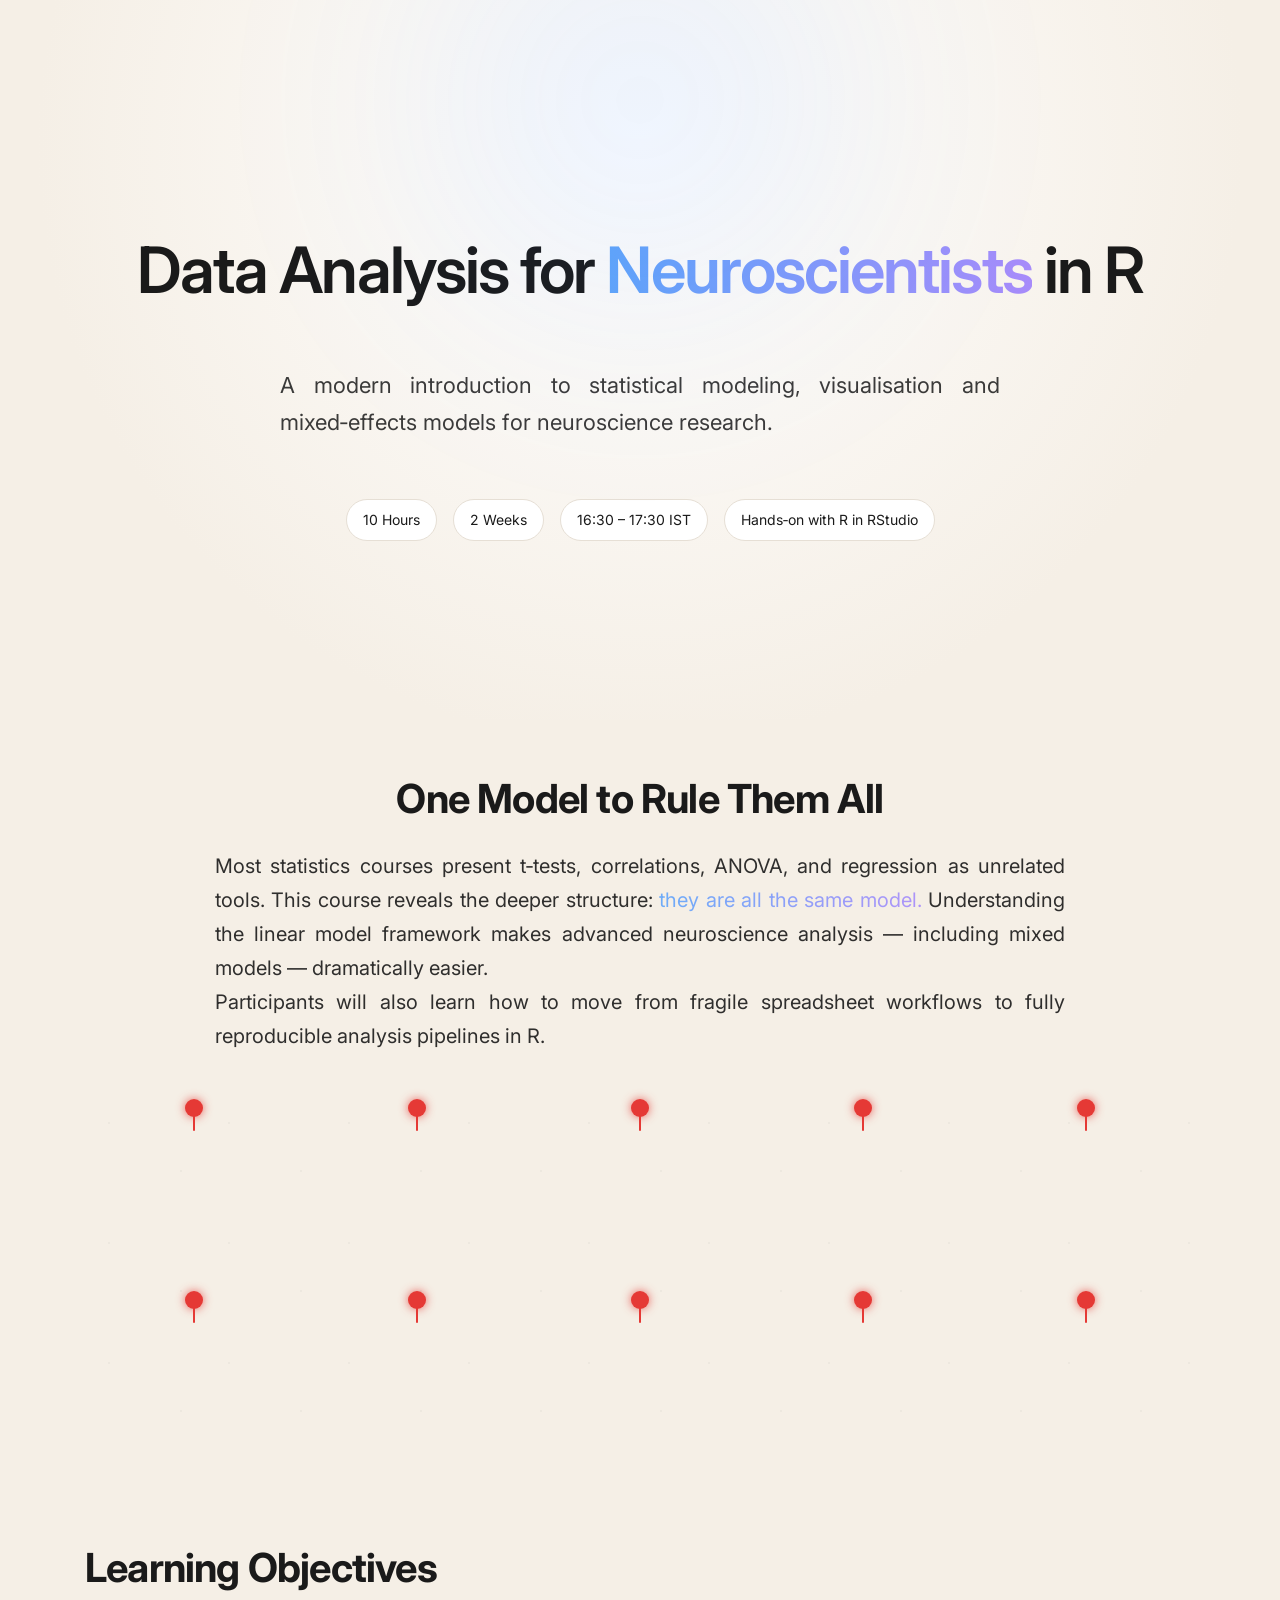
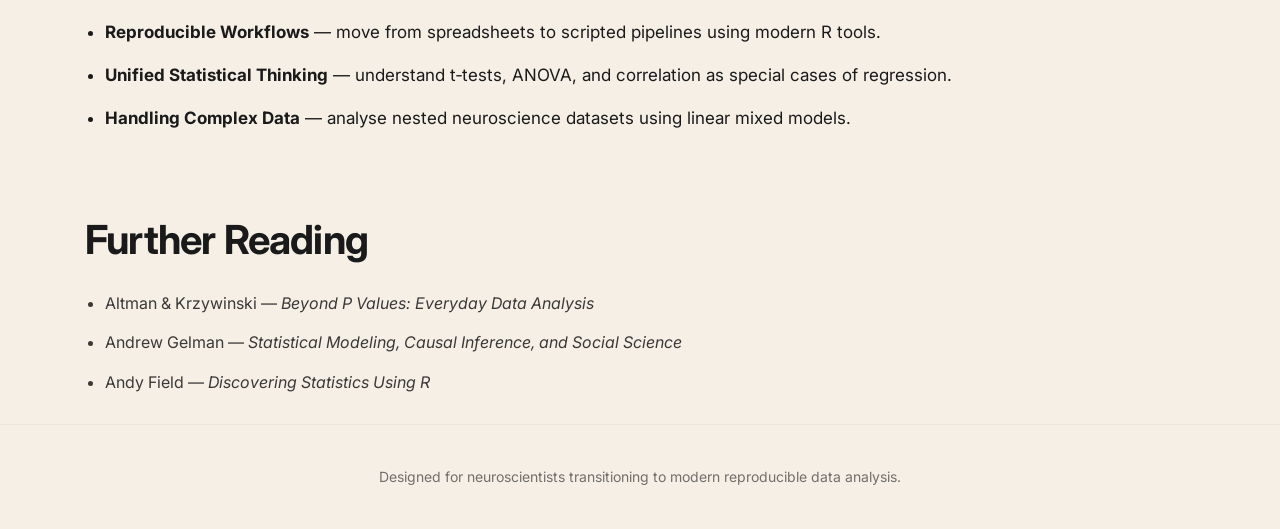
==== index.html @ 5f65f004 "Update index.html" ====
<!DOCTYPE html>
<html lang="en">
<head>
<meta charset="UTF-8" />
<meta name="viewport" content="width=device-width, initial-scale=1.0" />
<title>Data Analysis for Neuroscientists in R</title>
<link href="https://fonts.googleapis.com/css2?family=Inter:wght@300;400;500;600;700&display=swap" rel="stylesheet">

<style>
*{box-sizing:border-box}

body{
margin:0;
font-family:'Inter',system-ui,-apple-system,BlinkMacSystemFont,sans-serif;
background:#f5efe6;
color:#1a1a1a;
line-height:1.7;
-webkit-font-smoothing:antialiased;
overflow-x:hidden;
}

p{text-align:justify}

section{
padding:12px 20px;
max-width:1150px;
margin:auto;
}

/* HERO */
.hero{
min-height:80vh;
display:flex;
flex-direction:column;
justify-content:center;
align-items:center;
text-align:center;
padding:40px;
background:radial-gradient(circle at 50% 20%,#ffffff 0%,#f5efe6 70%);
position:relative;
}

.hero::after{
content:"";
position:absolute;
width:600px;
height:600px;
background:radial-gradient(circle,#3b82f6 0%,transparent 70%);
opacity:.15;
filter:blur(120px);
top:-200px;
}

.hero h1{font-size:64px;font-weight:600;letter-spacing:-0.03em;margin-bottom:20px}
.hero p{font-size:22px;max-width:720px;opacity:.85}

.badges{margin-top:30px}
.badge{display:inline-block;padding:8px 16px;margin:6px;border-radius:999px;background:#ffffff;border:1px solid #e6dfd5;font-size:14px}

h2{font-size:40px;letter-spacing:-0.02em;margin-bottom:16px}

.lead{font-size:20px;opacity:.9;max-width:850px;margin:auto}

.philosophy{text-align:center}

.highlight{background:linear-gradient(90deg,#60a5fa,#a78bfa);-webkit-background-clip:text;color:transparent}

/* ROUTE MAP */
.route-container{
margin-top:22px;
position:relative;
background-image:radial-gradient(circle at 20% 20%,rgba(0,0,0,0.03) 1px,transparent 1px),radial-gradient(circle at 80% 60%,rgba(0,0,0,0.03) 1px,transparent 1px);
background-size:120px 120px;
}

.route-grid{
margin-top:4px;
display:grid;
grid-template-columns:repeat(5,1fr);
gap:6px;
position:relative;
}



100%{opacity:0;transform:scale(.6)}}

.pin{text-align:center;position:relative;cursor:pointer}

.pin-icon{
width:18px;height:18px;background:#e53935;border-radius:50%;margin:auto;
position:relative;box-shadow:0 0 10px rgba(229,57,53,.8);transition:.25s;
}

.pin.visited .pin-icon{animation:pinGlow 1s ease-out;transform:translateY(-4px)}

@keyframes pinGlow{0%{box-shadow:0 0 0 rgba(229,57,53,0)}50%{box-shadow:0 0 18px rgba(229,57,53,1)}100%{box-shadow:0 0 10px rgba(229,57,53,.8)}}

.pin-icon::after{
content:"";position:absolute;left:50%;top:16px;transform:translateX(-50%);
width:2px;height:16px;background:#e53935;border-radius:2px;
}

.pin-label{
margin-top:18px;
background:#ffffff;
border:1px solid #e6dfd5;
padding:12px 16px;
border-radius:14px;
width:170px;
min-height:150px;

display:flex;
flex-direction:column;
justify-content:center;
align-items:center;

box-shadow:0 6px 16px rgba(0,0,0,.08);

opacity:0;
transform:translateY(10px);
transition:.25s;
pointer-events:none;
}

.pin-label h3{
font-size:16px;
margin:0;
line-height:1.2;
}

.pin-label p{
font-size:13px;
opacity:.8;
text-align:center;
margin-top:4px;
line-height:1.3;

display:-webkit-box;
-webkit-line-clamp:2;
-webkit-box-orient:vertical;
overflow:hidden;
}

display:-webkit-box;
-webkit-line-clamp:2;
-webkit-box-orient:vertical;
overflow:hidden;
}

.pin:hover .pin-label{opacity:1;transform:translateY(0)}
.pin.active .pin-label{opacity:1;transform:translateY(0)}

/* OBJECTIVES */
.objectives ul{padding-left:20px}
.objectives li{margin-bottom:14px;font-size:17px;text-align:justify}

/* RESOURCES */
.resources ul{padding-left:20px}
.resources li{margin-bottom:12px;opacity:.85;text-align:justify}

.footer{text-align:center;padding:40px 20px;opacity:.6;font-size:14px;border-top:1px solid #e6dfd5}



100%{opacity:0;transform:translateY(-10px)}}

</style>
</head>

<body>

<div class="hero">

<h1>Data Analysis for <span class="highlight">Neuroscientists</span> in R</h1>

<p>
A modern introduction to statistical modeling, visualisation and mixed‑effects models for neuroscience research.
</p>

<div class="badges">
<span class="badge">10 Hours</span>
<span class="badge">2 Weeks</span>
<span class="badge">16:30 – 17:30 IST</span>
<span class="badge">Hands‑on with R in RStudio</span>
</div>

</div>

<section class="philosophy">

<h2>One Model to Rule Them All</h2>

<p class="lead">
Most statistics courses present t‑tests, correlations, ANOVA, and regression as unrelated tools. This course reveals the deeper structure: <span class="highlight">they are all the same model.</span> Understanding the linear model framework makes advanced neuroscience analysis — including mixed models — dramatically easier.
</p>

<p class="lead">
Participants will also learn how to move from fragile spreadsheet workflows to fully reproducible analysis pipelines in R.
</p>

</section>

<section>



<div class="route-container">






<div class="route-grid">

<div class="pin" onmouseenter="activatePin(this)">
<div class="pin-icon"></div>
<div class="pin-label">
<h3>Day 1</h3>
<p>The R Multiverse</p>
</div>
</div>

<div class="pin" onmouseenter="activatePin(this)">
<div class="pin-icon"></div>
<div class="pin-label">
<h3>Day 2</h3>
<p>The Mean as a Model</p>
</div>
</div>

<div class="pin" onmouseenter="activatePin(this)">
<div class="pin-icon"></div>
<div class="pin-label">
<h3>Day 3</h3>
<p>Simple Regression</p>
</div>
</div>

<div class="pin" onmouseenter="activatePin(this)">
<div class="pin-icon"></div>
<div class="pin-label">
<h3>Day 4</h3>
<p>Everything is a GLM</p>
</div>
</div>

<div class="pin" onmouseenter="activatePin(this)">
<div class="pin-icon"></div>
<div class="pin-label">
<h3>Day 5</h3>
<p>ANOVA as Regression</p>
</div>
</div>

<div class="pin" onmouseenter="activatePin(this)">
<div class="pin-icon"></div>
<div class="pin-label">
<h3>Day 6</h3>
<p>Effect Sizes</p>
</div>
</div>

<div class="pin" onmouseenter="activatePin(this)">
<div class="pin-icon"></div>
<div class="pin-label">
<h3>Day 7</h3>
<p>Covariates (ANCOVA)</p>
</div>
</div>

<div class="pin" onmouseenter="activatePin(this)">
<div class="pin-icon"></div>
<div class="pin-label">
<h3>Day 8</h3>
<p>Robust Statistics</p>
</div>
</div>

<div class="pin" onmouseenter="activatePin(this)">
<div class="pin-icon"></div>
<div class="pin-label">
<h3>Day 9</h3>
<p>Linear Mixed Models I</p>
</div>
</div>

<div class="pin" onmouseenter="activatePin(this)">
<div class="pin-icon"></div>
<div class="pin-label">
<h3>Day 10</h3>
<p>Linear Mixed Models II</p>
</div>
</div>

</div>

</div>

</section>

<section class="objectives">

<h2>Learning Objectives</h2>

<ul>
<li><strong>Reproducible Workflows</strong> — move from spreadsheets to scripted pipelines using modern R tools.</li>
<li><strong>Unified Statistical Thinking</strong> — understand t‑tests, ANOVA, and correlation as special cases of regression.</li>
<li><strong>Handling Complex Data</strong> — analyse nested neuroscience datasets using linear mixed models.</li>
</ul>

</section>



<section class="resources">

<h2>Further Reading</h2>

<ul>
<li>Altman & Krzywinski — <em>Beyond P Values: Everyday Data Analysis</em></li>
<li>Andrew Gelman — <em>Statistical Modeling, Causal Inference, and Social Science</em></li>
<li>Andy Field — <em>Discovering Statistics Using R</em></li>
</ul>

</section>

<div class="footer">
Designed for neuroscientists transitioning to modern reproducible data analysis.
</div>

<script>
function activatePin(el){el.classList.add('active')}

const pins=[...document.querySelectorAll('.pin')]

pins.forEach(p=>{
  p.addEventListener('mouseenter',()=>{
    p.classList.add('active','visited')
  })
})

window.addEventListener('scroll',()=>{
const y=window.scrollY
const hero=document.querySelector('.hero')
hero.style.transform=`translateY(${y*0.08}px)`
})

</script>

</body>
</html>
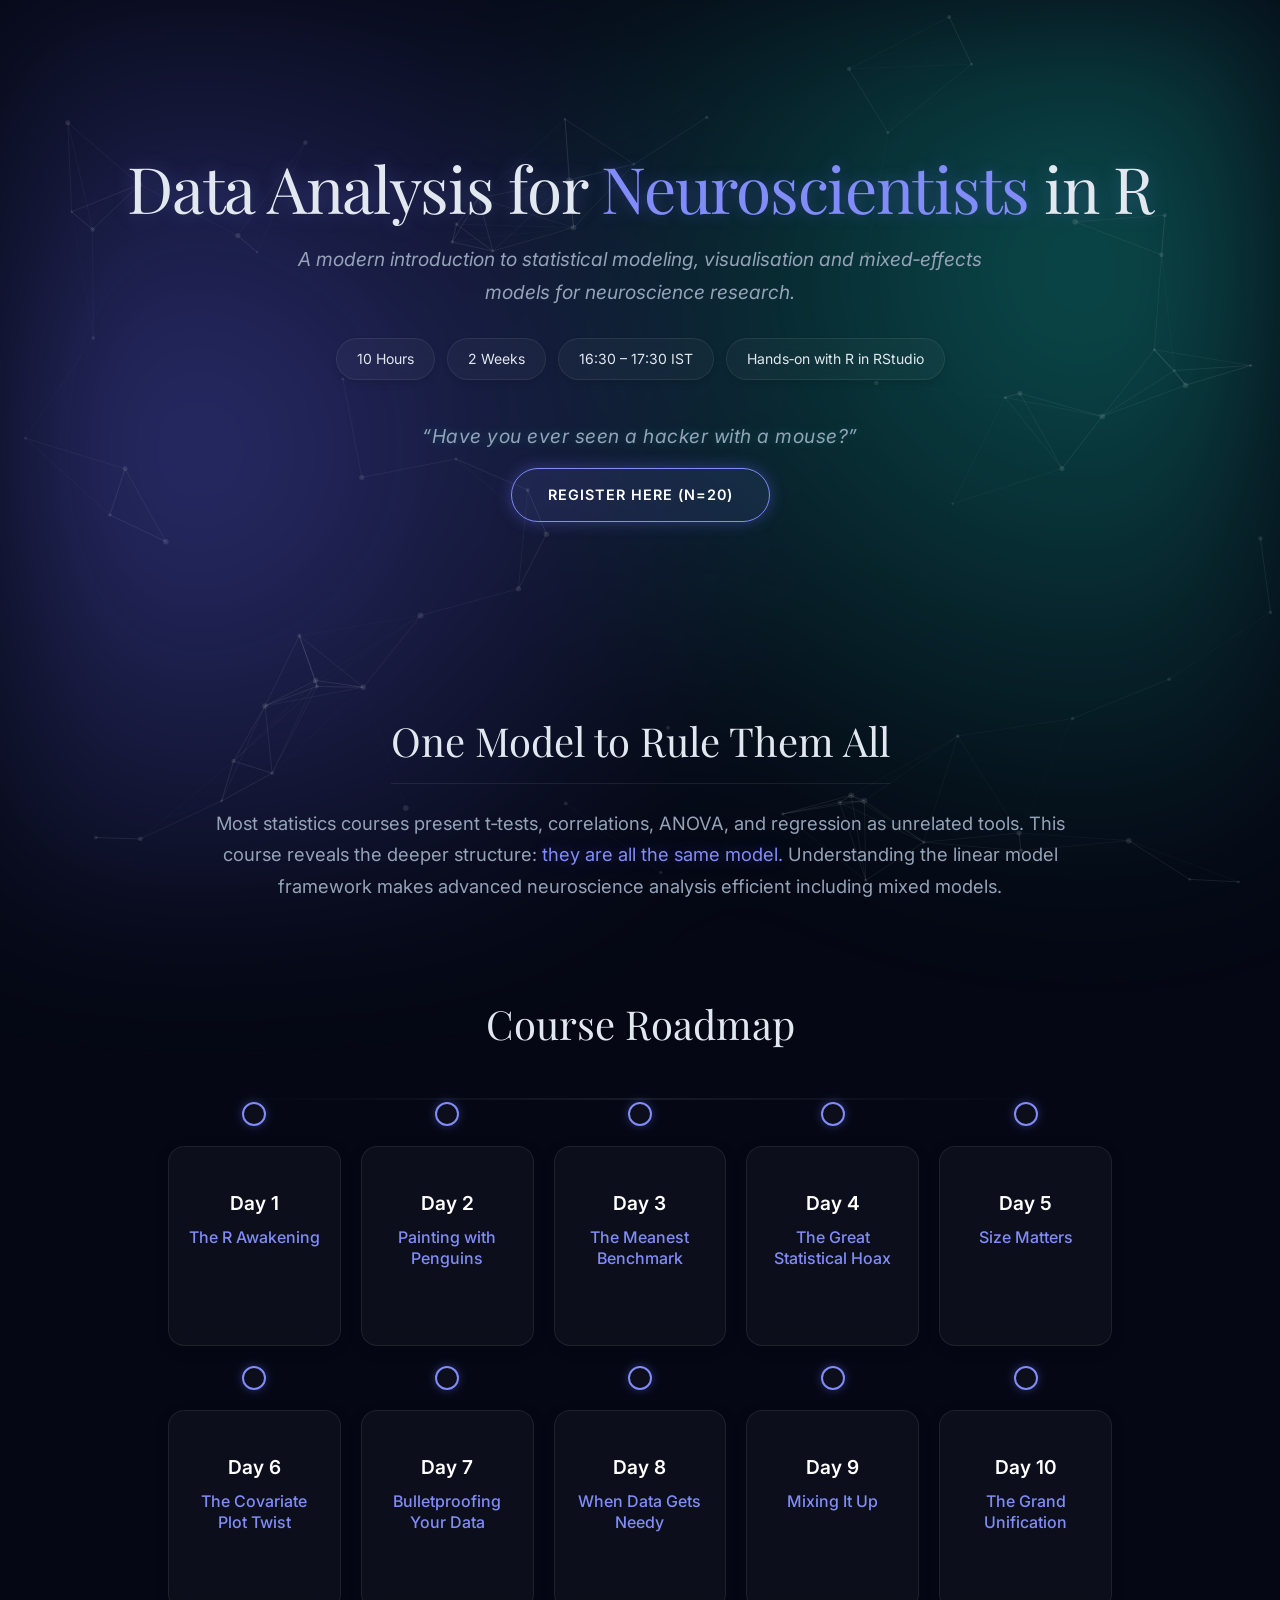
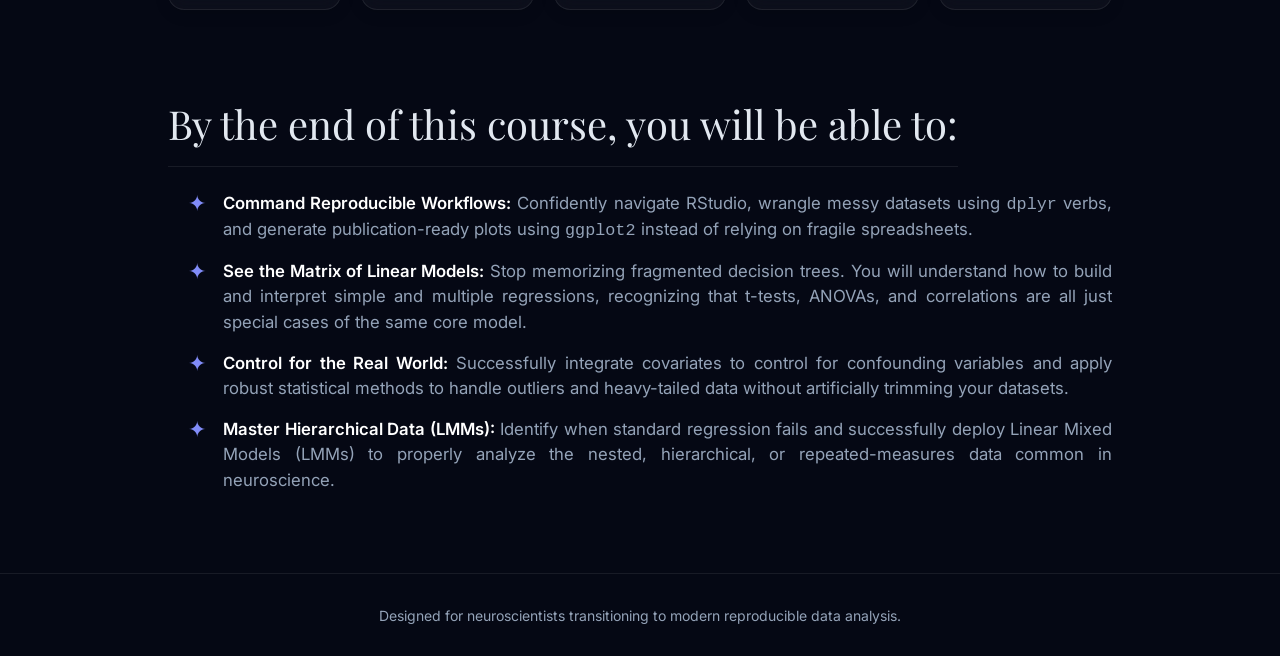
==== commit 11663459: "Fixed webpage" ====
--- a/index.html
+++ b/index.html
@@ -1,353 +1,730 @@
 <!DOCTYPE html>
 <html lang="en">
 <head>
-<meta charset="UTF-8" />
-<meta name="viewport" content="width=device-width, initial-scale=1.0" />
-<title>Data Analysis for Neuroscientists in R</title>
-<link href="https://fonts.googleapis.com/css2?family=Inter:wght@300;400;500;600;700&display=swap" rel="stylesheet">
-
-<style>
-*{box-sizing:border-box}
-
-body{
-margin:0;
-font-family:'Inter',system-ui,-apple-system,BlinkMacSystemFont,sans-serif;
-background:#f5efe6;
-color:#1a1a1a;
-line-height:1.7;
--webkit-font-smoothing:antialiased;
-overflow-x:hidden;
-}
-
-p{text-align:justify}
-
-section{
-padding:12px 20px;
-max-width:1150px;
-margin:auto;
-}
-
-/* HERO */
-.hero{
-min-height:80vh;
-display:flex;
-flex-direction:column;
-justify-content:center;
-align-items:center;
-text-align:center;
-padding:40px;
-background:radial-gradient(circle at 50% 20%,#ffffff 0%,#f5efe6 70%);
-position:relative;
-}
-
-.hero::after{
-content:"";
-position:absolute;
-width:600px;
-height:600px;
-background:radial-gradient(circle,#3b82f6 0%,transparent 70%);
-opacity:.15;
-filter:blur(120px);
-top:-200px;
-}
-
-.hero h1{font-size:64px;font-weight:600;letter-spacing:-0.03em;margin-bottom:20px}
-.hero p{font-size:22px;max-width:720px;opacity:.85}
-
-.badges{margin-top:30px}
-.badge{display:inline-block;padding:8px 16px;margin:6px;border-radius:999px;background:#ffffff;border:1px solid #e6dfd5;font-size:14px}
-
-h2{font-size:40px;letter-spacing:-0.02em;margin-bottom:16px}
-
-.lead{font-size:20px;opacity:.9;max-width:850px;margin:auto}
-
-.philosophy{text-align:center}
-
-.highlight{background:linear-gradient(90deg,#60a5fa,#a78bfa);-webkit-background-clip:text;color:transparent}
-
-/* ROUTE MAP */
-.route-container{
-margin-top:22px;
-position:relative;
-background-image:radial-gradient(circle at 20% 20%,rgba(0,0,0,0.03) 1px,transparent 1px),radial-gradient(circle at 80% 60%,rgba(0,0,0,0.03) 1px,transparent 1px);
-background-size:120px 120px;
-}
-
-.route-grid{
-margin-top:4px;
-display:grid;
-grid-template-columns:repeat(5,1fr);
-gap:6px;
-position:relative;
-}
-
-
-
-100%{opacity:0;transform:scale(.6)}}
-
-.pin{text-align:center;position:relative;cursor:pointer}
-
-.pin-icon{
-width:18px;height:18px;background:#e53935;border-radius:50%;margin:auto;
-position:relative;box-shadow:0 0 10px rgba(229,57,53,.8);transition:.25s;
-}
-
-.pin.visited .pin-icon{animation:pinGlow 1s ease-out;transform:translateY(-4px)}
-
-@keyframes pinGlow{0%{box-shadow:0 0 0 rgba(229,57,53,0)}50%{box-shadow:0 0 18px rgba(229,57,53,1)}100%{box-shadow:0 0 10px rgba(229,57,53,.8)}}
-
-.pin-icon::after{
-content:"";position:absolute;left:50%;top:16px;transform:translateX(-50%);
-width:2px;height:16px;background:#e53935;border-radius:2px;
-}
-
-.pin-label{
-margin-top:18px;
-background:#ffffff;
-border:1px solid #e6dfd5;
-padding:12px 16px;
-border-radius:14px;
-width:170px;
-min-height:150px;
-
-display:flex;
-flex-direction:column;
-justify-content:center;
-align-items:center;
-
-box-shadow:0 6px 16px rgba(0,0,0,.08);
-
-opacity:0;
-transform:translateY(10px);
-transition:.25s;
-pointer-events:none;
-}
-
-.pin-label h3{
-font-size:16px;
-margin:0;
-line-height:1.2;
-}
-
-.pin-label p{
-font-size:13px;
-opacity:.8;
-text-align:center;
-margin-top:4px;
-line-height:1.3;
-
-display:-webkit-box;
--webkit-line-clamp:2;
--webkit-box-orient:vertical;
-overflow:hidden;
-}
-
-display:-webkit-box;
--webkit-line-clamp:2;
--webkit-box-orient:vertical;
-overflow:hidden;
-}
-
-.pin:hover .pin-label{opacity:1;transform:translateY(0)}
-.pin.active .pin-label{opacity:1;transform:translateY(0)}
-
-/* OBJECTIVES */
-.objectives ul{padding-left:20px}
-.objectives li{margin-bottom:14px;font-size:17px;text-align:justify}
-
-/* RESOURCES */
-.resources ul{padding-left:20px}
-.resources li{margin-bottom:12px;opacity:.85;text-align:justify}
-
-.footer{text-align:center;padding:40px 20px;opacity:.6;font-size:14px;border-top:1px solid #e6dfd5}
-
-
-
-100%{opacity:0;transform:translateY(-10px)}}
-
-</style>
+    <meta charset="UTF-8" />
+    <meta name="viewport" content="width=device-width, initial-scale=1.0" />
+    <title>Data Analysis for Neuroscientists in R</title>
+    <link href="https://fonts.googleapis.com/css2?family=Inter:wght@300;400;500;600;700&family=Playfair+Display:ital,wght@0,400;0,700;1,400&display=swap" rel="stylesheet">
+
+    <style>
+        /* 1. Deep, Meditative Color Palette & Reset */
+        :root {
+            --bg-deep: #050814;
+            --text-main: #E2E8F0;
+            --text-muted: #94A3B8;
+            --accent-glow: rgba(99, 102, 241, 0.4);
+            --accent-teal: rgba(20, 184, 166, 0.4);
+            --accent-solid: #818CF8;
+            --glass-bg: rgba(255, 255, 255, 0.03);
+            --glass-border: rgba(255, 255, 255, 0.08);
+        }
+
+        * { box-sizing: border-box; margin: 0; padding: 0; }
+
+        body {
+            background-color: var(--bg-deep);
+            color: var(--text-main);
+            font-family: 'Inter', sans-serif;
+            line-height: 1.7;
+            overflow-x: hidden;
+            -webkit-font-smoothing: antialiased;
+        }
+
+        h1, h2, h3 {
+            font-family: 'Playfair Display', serif;
+            font-weight: 400;
+        }
+
+        p { text-align: justify; }
+
+        section {
+            padding: 2rem 10%;
+            max-width: 1200px;
+            margin: auto;
+            position: relative;
+            z-index: 2;
+        }
+
+        /* 2. Fluid Waveform / Neural Background */
+        .ambient-background {
+            position: fixed;
+            top: 0; left: 0; width: 100vw; height: 100vh;
+            background: radial-gradient(circle at 15% 50%, var(--accent-glow), transparent 50%),
+                        radial-gradient(circle at 85% 30%, var(--accent-teal), transparent 50%);
+            filter: blur(80px);
+            z-index: -2;
+            animation: breathe 15s infinite alternate ease-in-out;
+        }
+
+        @keyframes breathe {
+            0% { transform: scale(1); opacity: 0.6; }
+            100% { transform: scale(1.1); opacity: 1; }
+        }
+
+        canvas {
+            position: fixed;
+            top: 0; left: 0;
+            z-index: -1;
+            pointer-events: none;
+        }
+
+        /* HERO */
+        .hero {
+            min-height: 75vh;
+            display: flex;
+            flex-direction: column;
+            justify-content: center;
+            align-items: center;
+            text-align: center;
+            padding: 40px;
+            position: relative;
+            z-index: 2;
+        }
+
+        .hero h1 {
+            font-size: clamp(2.5rem, 5vw, 4rem);
+            letter-spacing: -0.02em;
+            margin-bottom: 20px;
+            text-shadow: 0 0 20px rgba(129, 140, 248, 0.3);
+            line-height: 1.1;
+        }
+
+        .hero p {
+            font-size: clamp(1rem, 3vw, 1.2rem);
+            max-width: 720px;
+            color: var(--text-muted);
+            font-style: italic;
+            text-align: center;
+        }
+
+        .highlight {
+            color: var(--accent-solid);
+            text-shadow: 0 0 15px var(--accent-glow);
+        }
+
+        .badges {
+            margin-top: 30px;
+            display: flex;
+            flex-wrap: wrap;
+            justify-content: center;
+            gap: 12px;
+        }
+
+        .badge {
+            display: inline-block;
+            padding: 8px 20px;
+            border-radius: 999px;
+            background: var(--glass-bg);
+            border: 1px solid var(--glass-border);
+            font-size: 14px;
+            backdrop-filter: blur(10px);
+            box-shadow: 0 4px 6px rgba(0,0,0,0.1);
+            transition: all 0.3s ease;
+        }
+
+        .badge:hover {
+            border-color: var(--accent-solid);
+            box-shadow: 0 0 15px var(--accent-glow);
+            transform: translateY(-2px);
+        }
+
+        /* HERO CALL TO ACTION (CTA) */
+        .cta-container {
+            margin-top: 40px;
+            display: flex;
+            flex-direction: column;
+            align-items: center;
+            gap: 15px;
+            z-index: 10;
+        }
+
+        .matrix-quote {
+            font-size: 0.95rem;
+            color: rgba(20, 184, 166, 0.9); 
+            font-style: italic;
+            letter-spacing: 0.5px;
+            text-shadow: 0 0 10px rgba(20, 184, 166, 0.3);
+            margin: 0;
+            text-align: center;
+        }
+
+        .register-btn {
+            display: inline-block;
+            padding: 14px 36px;
+            background: rgba(129, 140, 248, 0.1);
+            color: #fff;
+            text-decoration: none;
+            font-weight: 600;
+            border: 1px solid var(--accent-solid);
+            border-radius: 999px;
+            transition: all 0.3s cubic-bezier(0.4, 0, 0.2, 1);
+            box-shadow: 0 0 15px var(--accent-glow);
+            text-transform: uppercase;
+            letter-spacing: 1px;
+            font-size: 0.9rem;
+            cursor: pointer;
+        }
+
+        .register-btn:hover {
+            background: var(--accent-solid);
+            box-shadow: 0 0 30px var(--accent-solid);
+            transform: translateY(-3px);
+            color: #050814; 
+        }
+
+        /* SECTION TITLES & LEAD TEXT */
+        h2 {
+            font-size: clamp(2rem, 4vw, 2.5rem);
+            margin-bottom: 1.5rem;
+            border-bottom: 1px solid var(--glass-border);
+            padding-bottom: 0.5rem;
+            display: inline-block;
+        }
+
+        .philosophy { text-align: center; }
+        .philosophy h2 { display: inline-block; }
+
+        .lead {
+            font-size: clamp(1rem, 2vw, 1.15rem);
+            color: var(--text-muted);
+            max-width: 850px;
+            margin: 0 auto 1.5rem auto;
+            text-align: center;
+        }
+
+        /* ROUTE MAP */
+        .route-container {
+            margin-top: 20px;
+            position: relative;
+            padding: 1rem 0;
+        }
+
+        .route-container::before {
+            content: '';
+            position: absolute;
+            top: 12px;
+            left: 5%;
+            right: 5%;
+            height: 2px;
+            background: linear-gradient(90deg, transparent, var(--glass-border), transparent);
+            z-index: -1;
+        }
+
+        .route-grid {
+            display: grid;
+            grid-template-columns: repeat(5, 1fr);
+            gap: 20px;
+            position: relative;
+        }
+
+        .pin {
+            text-align: center;
+            position: relative;
+            cursor: pointer;
+            display: flex;
+            flex-direction: column;
+            align-items: center;
+            -webkit-tap-highlight-color: transparent;
+        }
+
+        .pin-icon {
+            width: 24px;
+            height: 24px;
+            background: var(--glass-bg);
+            border: 2px solid var(--accent-solid);
+            border-radius: 50%;
+            margin: auto;
+            position: relative;
+            box-shadow: 0 0 10px var(--accent-glow);
+            transition: all 0.3s cubic-bezier(0.175, 0.885, 0.32, 1.275);
+            z-index: 2;
+        }
+
+        .pin:hover .pin-icon, .pin.flipped .pin-icon {
+            background: var(--accent-solid);
+            box-shadow: 0 0 20px var(--accent-solid);
+            transform: scale(1.2);
+        }
+
+        /* FLIP MECHANICS */
+        .flip-card-container {
+            width: 100%;
+            height: 200px;
+            margin-top: 20px;
+            perspective: 1000px;
+        }
+
+        .flip-card-inner {
+            position: relative;
+            width: 100%;
+            height: 100%;
+            text-align: center;
+            transition: transform 0.6s cubic-bezier(0.4, 0.2, 0.2, 1);
+            transform-style: preserve-3d;
+        }
+
+        @media (hover: hover) {
+            .pin:hover .flip-card-inner {
+                transform: rotateY(180deg);
+            }
+            .pin:hover .flip-card-front {
+                opacity: 0;
+                transition: opacity 0s 0.2s; 
+            }
+        }
+
+        .pin.flipped .flip-card-inner {
+            transform: rotateY(180deg);
+        }
+        .pin.flipped .flip-card-front {
+            opacity: 0;
+            transition: opacity 0s 0.2s; 
+        }
+
+        .flip-card-front, .flip-card-back {
+            position: absolute;
+            top: 0; left: 0;
+            width: 100%;
+            height: 100%;
+            -webkit-backface-visibility: hidden;
+            backface-visibility: hidden;
+            border-radius: 16px;
+            padding: 1rem;
+            display: flex;
+            flex-direction: column;
+            align-items: center;
+        }
+
+        .flip-card-front {
+            background: var(--glass-bg);
+            border: 1px solid var(--glass-border);
+            backdrop-filter: blur(10px);
+            -webkit-backdrop-filter: blur(10px);
+            box-shadow: 0 4px 15px rgba(0,0,0,0.1);
+            opacity: 1;
+            transition: opacity 0s 0.2s; 
+            /* Fix horizontal alignment: pushes content to start from the exact same top baseline */
+            justify-content: flex-start;
+            padding-top: 2.5rem; 
+        }
+
+        .flip-card-back {
+            transform: rotateY(180deg);
+            background: rgba(13, 17, 33, 0.98); 
+            border: 1px solid rgba(129, 140, 248, 0.3);
+            box-shadow: 0 10px 30px rgba(0,0,0,0.5);
+            /* Keep paragraph nicely centered vertically */
+            justify-content: center; 
+        }
+
+        .flip-card-front h3 {
+            font-size: 1.2rem;
+            color: #fff;
+            font-family: 'Inter', sans-serif;
+            font-weight: 600;
+        }
+
+        .flip-card-front h4 {
+            font-size: 1rem;
+            color: var(--accent-solid);
+            margin-top: 8px;
+            font-weight: 500;
+            line-height: 1.3;
+        }
+
+        .flip-card-back p {
+            font-size: 0.85rem;
+            color: var(--text-main);
+            text-align: center;
+            line-height: 1.4;
+            margin: 0;
+        }
+
+        /* LISTS (Objectives & Resources) */
+        .objectives ul, .resources ul { padding-left: 20px; list-style: none; }
+        .objectives li, .resources li {
+            margin-bottom: 16px;
+            font-size: 1.05rem;
+            color: var(--text-muted);
+            position: relative;
+            padding-left: 35px;
+            /* FIXED: Fully justified text for the learning objectives */
+            text-align: justify; 
+            line-height: 1.5;
+        }
+        .objectives li::before, .resources li::before {
+            content: "✦";
+            position: absolute;
+            left: 0;
+            color: var(--accent-solid);
+            font-size: 1.4rem;
+            line-height: 1.1;
+        }
+        .objectives strong { color: #fff; font-weight: 600; }
+
+        .footer {
+            text-align: center;
+            padding: 30px 20px;
+            color: var(--text-muted);
+            font-size: 14px;
+            border-top: 1px solid var(--glass-border);
+            margin-top: 2rem;
+            position: relative;
+            z-index: 2;
+        }
+
+        /* ========================================= */
+        /* MOBILE RESPONSIVENESS                     */
+        /* ========================================= */
+        @media (max-width: 900px) {
+            .route-grid { grid-template-columns: repeat(3, 1fr); }
+            .route-container::before { display: none; }
+        }
+
+        @media (max-width: 768px) {
+            section { padding: 1.5rem 5%; }
+            
+            .route-grid {
+                grid-template-columns: 1fr;
+                gap: 1.5rem;
+                max-width: 400px;
+                margin: 0 auto;
+            }
+
+            .route-container::after {
+                content: '';
+                position: absolute;
+                top: 0; bottom: 0;
+                left: 50%;
+                transform: translateX(-50%);
+                width: 2px;
+                background: linear-gradient(to bottom, transparent, var(--glass-border) 5%, var(--glass-border) 95%, transparent);
+                z-index: -1;
+            }
+
+            .pin { flex-direction: column; }
+            .pin-icon { margin-bottom: -10px; z-index: 3; }
+            .flip-card-container { height: 160px; }
+            .cta-container { margin-top: 30px; }
+            /* Center elements slightly differently on mobile if desired */
+            .flip-card-front { padding-top: 1.5rem; } 
+        }
+
+        @media (max-width: 480px) {
+            .hero { padding: 40px 20px; }
+            .badges { flex-direction: column; width: 100%; align-items: stretch; }
+            .badge { text-align: center; }
+            .flip-card-container { height: 180px; } 
+            .register-btn { width: 100%; text-align: center; }
+        }
+    </style>
 </head>
 
 <body>
 
-<div class="hero">
-
-<h1>Data Analysis for <span class="highlight">Neuroscientists</span> in R</h1>
-
-<p>
-A modern introduction to statistical modeling, visualisation and mixed‑effects models for neuroscience research.
-</p>
-
-<div class="badges">
-<span class="badge">10 Hours</span>
-<span class="badge">2 Weeks</span>
-<span class="badge">16:30 – 17:30 IST</span>
-<span class="badge">Hands‑on with R in RStudio</span>
-</div>
-
-</div>
-
-<section class="philosophy">
-
-<h2>One Model to Rule Them All</h2>
-
-<p class="lead">
-Most statistics courses present t‑tests, correlations, ANOVA, and regression as unrelated tools. This course reveals the deeper structure: <span class="highlight">they are all the same model.</span> Understanding the linear model framework makes advanced neuroscience analysis — including mixed models — dramatically easier.
-</p>
-
-<p class="lead">
-Participants will also learn how to move from fragile spreadsheet workflows to fully reproducible analysis pipelines in R.
-</p>
-
-</section>
-
-<section>
-
-
-
-<div class="route-container">
-
-
-
-
-
-
-<div class="route-grid">
-
-<div class="pin" onmouseenter="activatePin(this)">
-<div class="pin-icon"></div>
-<div class="pin-label">
-<h3>Day 1</h3>
-<p>The R Multiverse</p>
-</div>
-</div>
-
-<div class="pin" onmouseenter="activatePin(this)">
-<div class="pin-icon"></div>
-<div class="pin-label">
-<h3>Day 2</h3>
-<p>The Mean as a Model</p>
-</div>
-</div>
-
-<div class="pin" onmouseenter="activatePin(this)">
-<div class="pin-icon"></div>
-<div class="pin-label">
-<h3>Day 3</h3>
-<p>Simple Regression</p>
-</div>
-</div>
-
-<div class="pin" onmouseenter="activatePin(this)">
-<div class="pin-icon"></div>
-<div class="pin-label">
-<h3>Day 4</h3>
-<p>Everything is a GLM</p>
-</div>
-</div>
-
-<div class="pin" onmouseenter="activatePin(this)">
-<div class="pin-icon"></div>
-<div class="pin-label">
-<h3>Day 5</h3>
-<p>ANOVA as Regression</p>
-</div>
-</div>
-
-<div class="pin" onmouseenter="activatePin(this)">
-<div class="pin-icon"></div>
-<div class="pin-label">
-<h3>Day 6</h3>
-<p>Effect Sizes</p>
-</div>
-</div>
-
-<div class="pin" onmouseenter="activatePin(this)">
-<div class="pin-icon"></div>
-<div class="pin-label">
-<h3>Day 7</h3>
-<p>Covariates (ANCOVA)</p>
-</div>
-</div>
-
-<div class="pin" onmouseenter="activatePin(this)">
-<div class="pin-icon"></div>
-<div class="pin-label">
-<h3>Day 8</h3>
-<p>Robust Statistics</p>
-</div>
-</div>
-
-<div class="pin" onmouseenter="activatePin(this)">
-<div class="pin-icon"></div>
-<div class="pin-label">
-<h3>Day 9</h3>
-<p>Linear Mixed Models I</p>
-</div>
-</div>
-
-<div class="pin" onmouseenter="activatePin(this)">
-<div class="pin-icon"></div>
-<div class="pin-label">
-<h3>Day 10</h3>
-<p>Linear Mixed Models II</p>
-</div>
-</div>
-
-</div>
-
-</div>
-
-</section>
-
-<section class="objectives">
-
-<h2>Learning Objectives</h2>
-
-<ul>
-<li><strong>Reproducible Workflows</strong> — move from spreadsheets to scripted pipelines using modern R tools.</li>
-<li><strong>Unified Statistical Thinking</strong> — understand t‑tests, ANOVA, and correlation as special cases of regression.</li>
-<li><strong>Handling Complex Data</strong> — analyse nested neuroscience datasets using linear mixed models.</li>
-</ul>
-
-</section>
-
-
-
-<section class="resources">
-
-<h2>Further Reading</h2>
-
-<ul>
-<li>Altman & Krzywinski — <em>Beyond P Values: Everyday Data Analysis</em></li>
-<li>Andrew Gelman — <em>Statistical Modeling, Causal Inference, and Social Science</em></li>
-<li>Andy Field — <em>Discovering Statistics Using R</em></li>
-</ul>
-
-</section>
-
-<div class="footer">
-Designed for neuroscientists transitioning to modern reproducible data analysis.
-</div>
-
-<script>
-function activatePin(el){el.classList.add('active')}
-
-const pins=[...document.querySelectorAll('.pin')]
-
-pins.forEach(p=>{
-  p.addEventListener('mouseenter',()=>{
-    p.classList.add('active','visited')
-  })
-})
-
-window.addEventListener('scroll',()=>{
-const y=window.scrollY
-const hero=document.querySelector('.hero')
-hero.style.transform=`translateY(${y*0.08}px)`
-})
-
-</script>
-
+    <div class="ambient-background"></div>
+    <canvas id="neural-canvas"></canvas>
+
+    <div class="hero">
+        <h1>Data Analysis for <span class="highlight">Neuroscientists</span> in R</h1>
+        <p>A modern introduction to statistical modeling, visualisation and mixed‑effects models for neuroscience research.</p>
+
+        <div class="badges">
+            <span class="badge">10 Hours</span>
+            <span class="badge">2 Weeks</span>
+            <span class="badge">16:30 – 17:30 IST</span>
+            <span class="badge">Hands‑on with R in RStudio</span>
+        </div>
+
+        <div class="cta-container">
+            <p class="matrix-quote">“Have you ever seen a hacker with a mouse?”</p>
+            <a href="https://forms.google.com/" target="_blank" class="register-btn">Register Here (n=20) </a>
+        </div>
+    </div>
+
+    <section class="philosophy">
+        <h2>One Model to Rule Them All</h2>
+        <p class="lead">
+            Most statistics courses present t‑tests, correlations, ANOVA, and regression as unrelated tools. This course reveals the deeper structure: <span class="highlight">they are all the same model.</span> Understanding the linear model framework makes advanced neuroscience analysis efficient including mixed models.
+        </p>
+    </section>
+
+    <section>
+        <h2 style="text-align: center; display: block; border: none; margin-bottom: 0.5rem;">Course Roadmap</h2>
+        <div class="route-container">
+            <div class="route-grid">
+
+                <div class="pin" onclick="toggleFlip(event, this)">
+                    <div class="pin-icon"></div>
+                    <div class="flip-card-container">
+                        <div class="flip-card-inner">
+                            <div class="flip-card-front">
+                                <h3>Day 1</h3>
+                                <h4>The R Awakening</h4>
+                            </div>
+                            <div class="flip-card-back">
+                                <p>Escape the spreadsheet matrix. We ditch Excel and GraphPad to tour RStudio, install packages, and build a reproducible foundation.</p>
+                            </div>
+                        </div>
+                    </div>
+                </div>
+
+                <div class="pin" onclick="toggleFlip(event, this)">
+                    <div class="pin-icon"></div>
+                    <div class="flip-card-container">
+                        <div class="flip-card-inner">
+                            <div class="flip-card-front">
+                                <h3>Day 2</h3>
+                                <h4>Painting with Penguins</h4>
+                            </div>
+                            <div class="flip-card-back">
+                                <p>Meet the Palmer Penguins. Dive straight into data visualization using ggplot2 and Hadley's verbs to wrangle and plot beautifully.</p>
+                            </div>
+                        </div>
+                    </div>
+                </div>
+
+                <div class="pin" onclick="toggleFlip(event, this)">
+                    <div class="pin-icon"></div>
+                    <div class="flip-card-container">
+                        <div class="flip-card-inner">
+                            <div class="flip-card-front">
+                                <h3>Day 3</h3>
+                                <h4>The Meanest Benchmark</h4>
+                            </div>
+                            <div class="flip-card-back">
+                                <p>Stop memorizing flowcharts! We introduce linear models using the mean as our baseline, graduating to simple regression (one X, one Y).</p>
+                            </div>
+                        </div>
+                    </div>
+                </div>
+
+                <div class="pin" onclick="toggleFlip(event, this)">
+                    <div class="pin-icon"></div>
+                    <div class="flip-card-container">
+                        <div class="flip-card-inner">
+                            <div class="flip-card-front">
+                                <h3>Day 4</h3>
+                                <h4>The Great Statistical Hoax</h4>
+                            </div>
+                            <div class="flip-card-back">
+                                <p>The veil is lifted. We prove that correlations, t-tests, and ANOVAs are actually just simple regression wearing different hats.</p>
+                            </div>
+                        </div>
+                    </div>
+                </div>
+
+                <div class="pin" onclick="toggleFlip(event, this)">
+                    <div class="pin-icon"></div>
+                    <div class="flip-card-container">
+                        <div class="flip-card-inner">
+                            <div class="flip-card-front">
+                                <h3>Day 5</h3>
+                                <h4>Size Matters</h4>
+                            </div>
+                            <div class="flip-card-back">
+                                <p>Beyond p-values. A theory dive into effect sizes and mind-bending statistical quirks, like paired vs. unpaired tests on the same data.</p>
+                            </div>
+                        </div>
+                    </div>
+                </div>
+
+                <div class="pin" onclick="toggleFlip(event, this)">
+                    <div class="pin-icon"></div>
+                    <div class="flip-card-container">
+                        <div class="flip-card-inner">
+                            <div class="flip-card-front">
+                                <h3>Day 6</h3>
+                                <h4>The Covariate Plot Twist</h4>
+                            </div>
+                            <div class="flip-card-back">
+                                <p>Life isn't simple, and neither is data. Learn how to add covariates into your regression models to control for confounding variables.</p>
+                            </div>
+                        </div>
+                    </div>
+                </div>
+
+                <div class="pin" onclick="toggleFlip(event, this)">
+                    <div class="pin-icon"></div>
+                    <div class="flip-card-container">
+                        <div class="flip-card-inner">
+                            <div class="flip-card-front">
+                                <h3>Day 7</h3>
+                                <h4>Bulletproofing Your Data</h4>
+                            </div>
+                            <div class="flip-card-back">
+                                <p>What happens when assumptions fail? Explore robust statistics to handle outliers and heavy tails without throwing away precious data.</p>
+                            </div>
+                        </div>
+                    </div>
+                </div>
+
+                <div class="pin" onclick="toggleFlip(event, this)">
+                    <div class="pin-icon"></div>
+                    <div class="flip-card-container">
+                        <div class="flip-card-inner">
+                            <div class="flip-card-front">
+                                <h3>Day 8</h3>
+                                <h4>When Data Gets Needy</h4>
+                            </div>
+                            <div class="flip-card-back">
+                                <p>Neuroscience data is messy and hierarchical. Discover why standard regression fails here and why we desperately need mixed-effects models.</p>
+                            </div>
+                        </div>
+                    </div>
+                </div>
+
+                <div class="pin" onclick="toggleFlip(event, this)">
+                    <div class="pin-icon"></div>
+                    <div class="flip-card-container">
+                        <div class="flip-card-inner">
+                            <div class="flip-card-front">
+                                <h3>Day 9</h3>
+                                <h4>Mixing It Up</h4>
+                            </div>
+                            <div class="flip-card-back">
+                                <p>The main event. We build linear mixed models (LMMs), separating fixed effects from random intercepts and slopes for complex designs.</p>
+                            </div>
+                        </div>
+                    </div>
+                </div>
+
+                <div class="pin" onclick="toggleFlip(event, this)">
+                    <div class="pin-icon"></div>
+                    <div class="flip-card-container">
+                        <div class="flip-card-inner">
+                            <div class="flip-card-front">
+                                <h3>Day 10</h3>
+                                <h4>The Grand Unification</h4>
+                            </div>
+                            <div class="flip-card-back">
+                                <p>Tying it all together. A comprehensive summary of the unified modeling framework, followed by an open QnA for your specific data problems.</p>
+                            </div>
+                        </div>
+                    </div>
+                </div>
+
+            </div>
+        </div>
+    </section>
+
+    <section class="objectives">
+        <h2>By the end of this course, you will be able to:</h2>
+        <ul>
+            <li><strong>Command Reproducible Workflows:</strong> Confidently navigate RStudio, wrangle messy datasets using <code>dplyr</code> verbs, and generate publication-ready plots using <code>ggplot2</code> instead of relying on fragile spreadsheets.</li>
+            <li><strong>See the Matrix of Linear Models:</strong> Stop memorizing fragmented decision trees. You will understand how to build and interpret simple and multiple regressions, recognizing that t-tests, ANOVAs, and correlations are all just special cases of the same core model.</li>
+            <li><strong>Control for the Real World:</strong> Successfully integrate covariates to control for confounding variables and apply robust statistical methods to handle outliers and heavy-tailed data without artificially trimming your datasets.</li>
+            <li><strong>Master Hierarchical Data (LMMs):</strong> Identify when standard regression fails and successfully deploy Linear Mixed Models (LMMs) to properly analyze the nested, hierarchical, or repeated-measures data common in neuroscience.</li>
+        </ul>
+    </section>
+
+    <div class="footer">
+        Designed for neuroscientists transitioning to modern reproducible data analysis.
+    </div>
+
+    <script>
+        function toggleFlip(event, el) {
+            event.stopPropagation();
+            if(el.classList.contains('flipped')) {
+                el.classList.remove('flipped');
+            } else {
+                document.querySelectorAll('.pin').forEach(pin => pin.classList.remove('flipped'));
+                el.classList.add('flipped');
+            }
+        }
+
+        document.addEventListener('click', function(event) {
+            if (!event.target.closest('.pin')) {
+                document.querySelectorAll('.pin').forEach(pin => pin.classList.remove('flipped'));
+            }
+        });
+
+        window.addEventListener('scroll',()=>{
+            const y=window.scrollY
+            const hero=document.querySelector('.hero')
+            if(y < window.innerHeight) {
+                hero.style.transform=`translateY(${y*0.15}px)`
+                hero.style.opacity = 1 - (y / 600);
+            }
+        })
+
+        const canvas = document.getElementById('neural-canvas');
+        const ctx = canvas.getContext('2d');
+        canvas.width = window.innerWidth;
+        canvas.height = window.innerHeight;
+
+        let particlesArray;
+
+        class Particle {
+            constructor(x, y, directionX, directionY, size, color) {
+                this.x = x; this.y = y;
+                this.directionX = directionX; this.directionY = directionY;
+                this.size = size; this.color = color;
+            }
+            draw() {
+                ctx.beginPath();
+                ctx.arc(this.x, this.y, this.size, 0, Math.PI * 2, false);
+                ctx.fillStyle = this.color;
+                ctx.fill();
+            }
+            update() {
+                if (this.x > canvas.width || this.x < 0) { this.directionX = -this.directionX; }
+                if (this.y > canvas.height || this.y < 0) { this.directionY = -this.directionY; }
+                this.x += this.directionX;
+                this.y += this.directionY;
+                this.draw();
+            }
+        }
+
+        function init() {
+            particlesArray = [];
+            let numberOfParticles = (canvas.height * canvas.width) / 15000;
+            if(window.innerWidth < 768) {
+                numberOfParticles = (canvas.height * canvas.width) / 25000; 
+            }
+            for (let i = 0; i < numberOfParticles; i++) {
+                let size = (Math.random() * 2) + 1;
+                let x = (Math.random() * ((innerWidth - size * 2) - (size * 2)) + size * 2);
+                let y = (Math.random() * ((innerHeight - size * 2) - (size * 2)) + size * 2);
+                let directionX = (Math.random() * 0.5) - 0.25;
+                let directionY = (Math.random() * 0.5) - 0.25;
+                let color = 'rgba(255, 255, 255, 0.1)';
+                particlesArray.push(new Particle(x, y, directionX, directionY, size, color));
+            }
+        }
+
+        function animate() {
+            requestAnimationFrame(animate);
+            ctx.clearRect(0, 0, innerWidth, innerHeight);
+            for (let i = 0; i < particlesArray.length; i++) { particlesArray[i].update(); }
+            connect();
+        }
+
+        function connect() {
+            let opacityValue = 1;
+            for (let a = 0; a < particlesArray.length; a++) {
+                for (let b = a; b < particlesArray.length; b++) {
+                    let distance = ((particlesArray[a].x - particlesArray[b].x) * (particlesArray[a].x - particlesArray[b].x)) + 
+                                   ((particlesArray[a].y - particlesArray[b].y) * (particlesArray[a].y - particlesArray[b].y));
+                    if (distance < (canvas.width / 7) * (canvas.height / 7)) {
+                        opacityValue = 1 - (distance / 20000);
+                        ctx.strokeStyle = 'rgba(255, 255, 255,' + opacityValue * 0.1 + ')';
+                        ctx.lineWidth = 1;
+                        ctx.beginPath();
+                        ctx.moveTo(particlesArray[a].x, particlesArray[a].y);
+                        ctx.lineTo(particlesArray[b].x, particlesArray[b].y);
+                        ctx.stroke();
+                    }
+                }
+            }
+        }
+
+        window.addEventListener('resize', () => {
+            canvas.width = innerWidth; canvas.height = innerHeight; init();
+        });
+
+        init();
+        animate();
+    </script>
 </body>
-</html>
+</html>
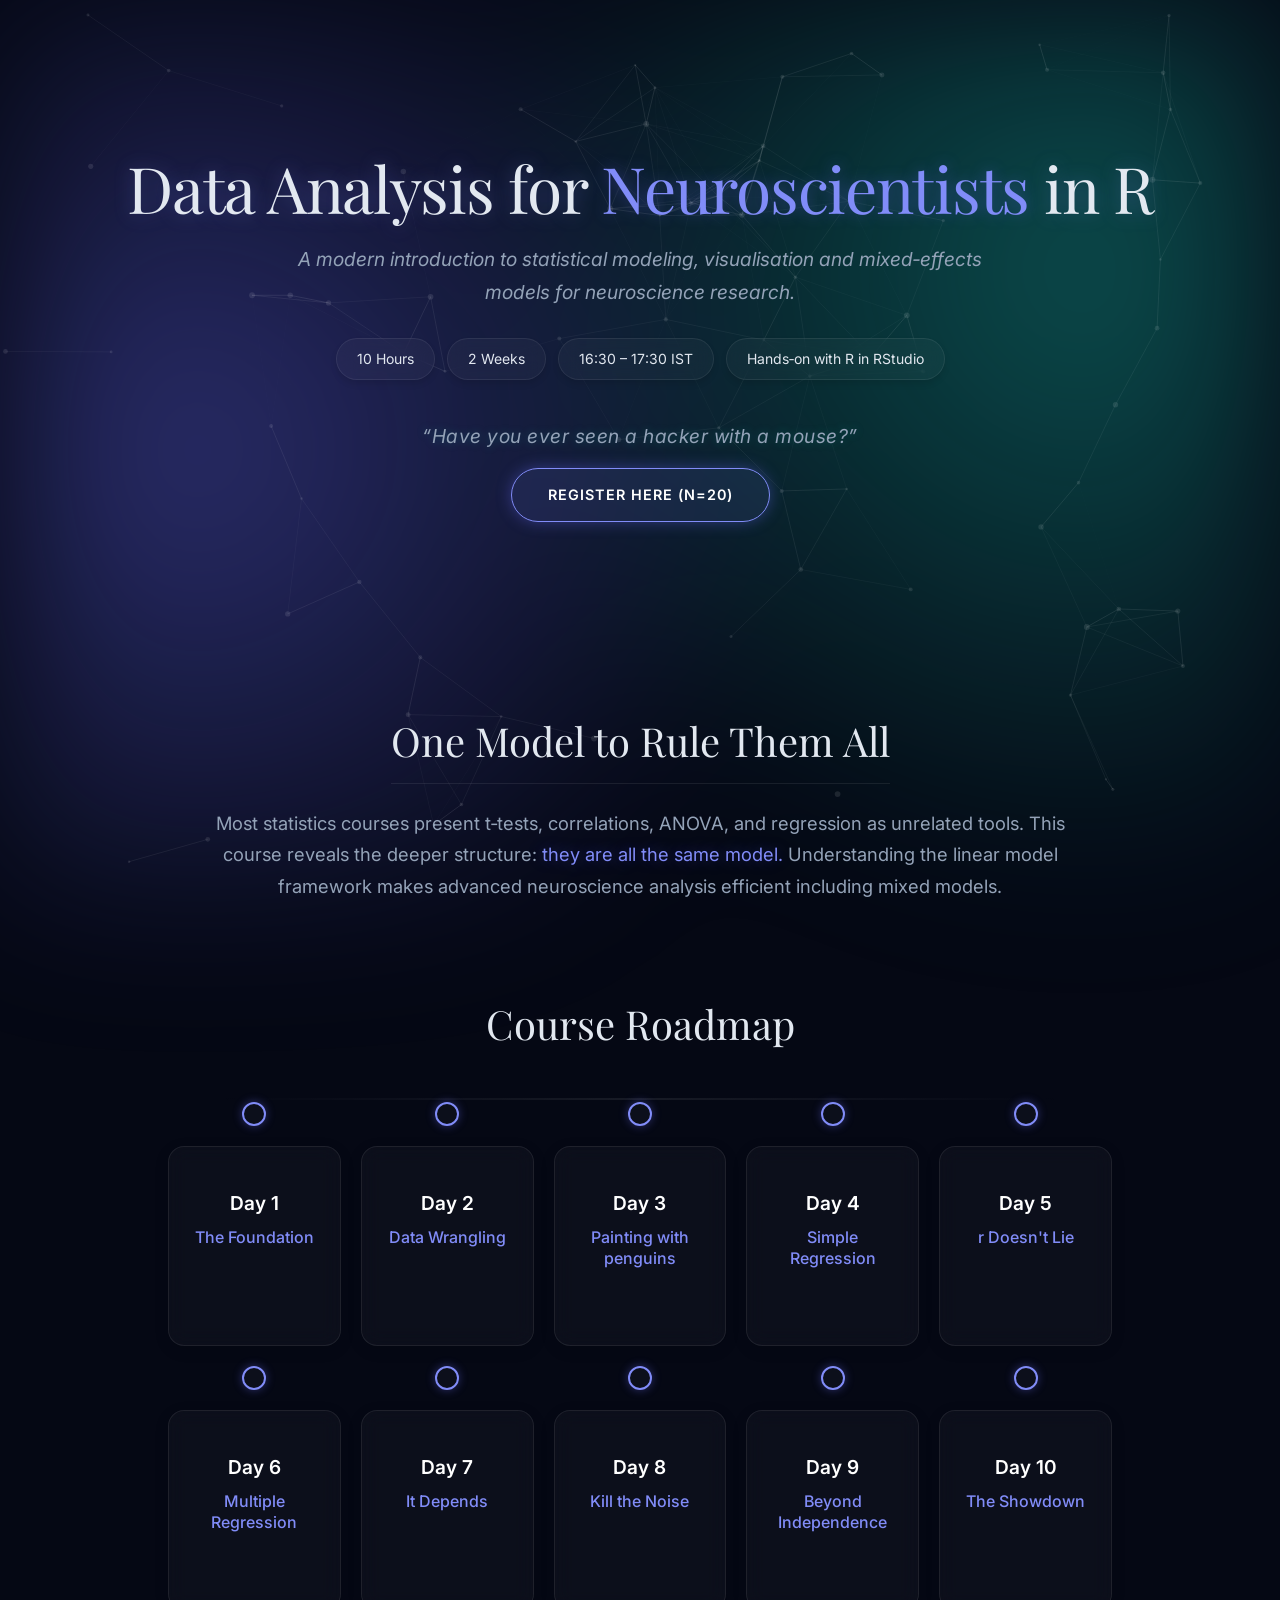
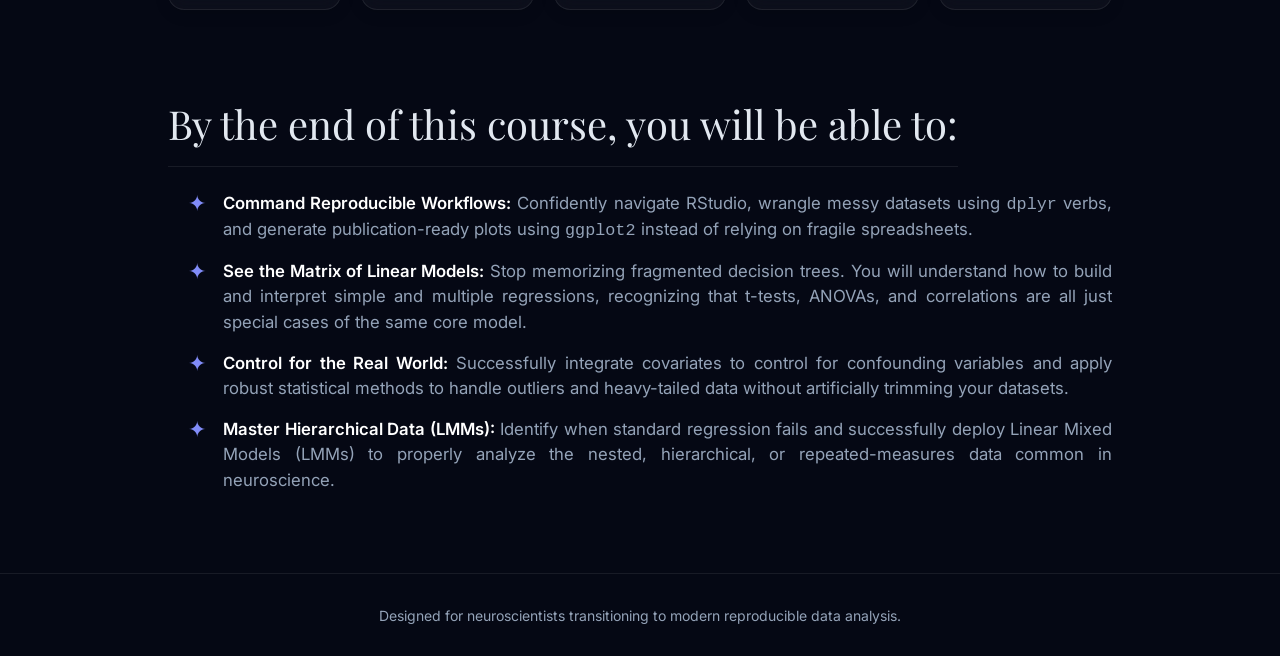
==== commit 3cebb115: "Update index.html" ====
--- a/index.html
+++ b/index.html
@@ -1,10 +1,13 @@
 <!DOCTYPE html>
 <html lang="en">
+
 <head>
     <meta charset="UTF-8" />
     <meta name="viewport" content="width=device-width, initial-scale=1.0" />
     <title>Data Analysis for Neuroscientists in R</title>
-    <link href="https://fonts.googleapis.com/css2?family=Inter:wght@300;400;500;600;700&family=Playfair+Display:ital,wght@0,400;0,700;1,400&display=swap" rel="stylesheet">
+    <link
+        href="https://fonts.googleapis.com/css2?family=Inter:wght@300;400;500;600;700&family=Playfair+Display:ital,wght@0,400;0,700;1,400&display=swap"
+        rel="stylesheet">
 
     <style>
         /* 1. Deep, Meditative Color Palette & Reset */
@@ -19,7 +22,11 @@
             --glass-border: rgba(255, 255, 255, 0.08);
         }
 
-        * { box-sizing: border-box; margin: 0; padding: 0; }
+        * {
+            box-sizing: border-box;
+            margin: 0;
+            padding: 0;
+        }
 
         body {
             background-color: var(--bg-deep);
@@ -30,12 +37,16 @@
             -webkit-font-smoothing: antialiased;
         }
 
-        h1, h2, h3 {
+        h1,
+        h2,
+        h3 {
             font-family: 'Playfair Display', serif;
             font-weight: 400;
         }
 
-        p { text-align: justify; }
+        p {
+            text-align: justify;
+        }
 
         section {
             padding: 2rem 10%;
@@ -48,22 +59,33 @@
         /* 2. Fluid Waveform / Neural Background */
         .ambient-background {
             position: fixed;
-            top: 0; left: 0; width: 100vw; height: 100vh;
+            top: 0;
+            left: 0;
+            width: 100vw;
+            height: 100vh;
             background: radial-gradient(circle at 15% 50%, var(--accent-glow), transparent 50%),
-                        radial-gradient(circle at 85% 30%, var(--accent-teal), transparent 50%);
+                radial-gradient(circle at 85% 30%, var(--accent-teal), transparent 50%);
             filter: blur(80px);
             z-index: -2;
             animation: breathe 15s infinite alternate ease-in-out;
         }
 
         @keyframes breathe {
-            0% { transform: scale(1); opacity: 0.6; }
-            100% { transform: scale(1.1); opacity: 1; }
+            0% {
+                transform: scale(1);
+                opacity: 0.6;
+            }
+
+            100% {
+                transform: scale(1.1);
+                opacity: 1;
+            }
         }
 
         canvas {
             position: fixed;
-            top: 0; left: 0;
+            top: 0;
+            left: 0;
             z-index: -1;
             pointer-events: none;
         }
@@ -118,7 +140,7 @@
             border: 1px solid var(--glass-border);
             font-size: 14px;
             backdrop-filter: blur(10px);
-            box-shadow: 0 4px 6px rgba(0,0,0,0.1);
+            box-shadow: 0 4px 6px rgba(0, 0, 0, 0.1);
             transition: all 0.3s ease;
         }
 
@@ -140,7 +162,7 @@
 
         .matrix-quote {
             font-size: 0.95rem;
-            color: rgba(20, 184, 166, 0.9); 
+            color: rgba(20, 184, 166, 0.9);
             font-style: italic;
             letter-spacing: 0.5px;
             text-shadow: 0 0 10px rgba(20, 184, 166, 0.3);
@@ -169,7 +191,7 @@
             background: var(--accent-solid);
             box-shadow: 0 0 30px var(--accent-solid);
             transform: translateY(-3px);
-            color: #050814; 
+            color: #050814;
         }
 
         /* SECTION TITLES & LEAD TEXT */
@@ -181,8 +203,13 @@
             display: inline-block;
         }
 
-        .philosophy { text-align: center; }
-        .philosophy h2 { display: inline-block; }
+        .philosophy {
+            text-align: center;
+        }
+
+        .philosophy h2 {
+            display: inline-block;
+        }
 
         .lead {
             font-size: clamp(1rem, 2vw, 1.15rem);
@@ -240,7 +267,8 @@
             z-index: 2;
         }
 
-        .pin:hover .pin-icon, .pin.flipped .pin-icon {
+        .pin:hover .pin-icon,
+        .pin.flipped .pin-icon {
             background: var(--accent-solid);
             box-shadow: 0 0 20px var(--accent-solid);
             transform: scale(1.2);
@@ -267,23 +295,27 @@
             .pin:hover .flip-card-inner {
                 transform: rotateY(180deg);
             }
+
             .pin:hover .flip-card-front {
                 opacity: 0;
-                transition: opacity 0s 0.2s; 
+                transition: opacity 0s 0.2s;
             }
         }
 
         .pin.flipped .flip-card-inner {
             transform: rotateY(180deg);
         }
+
         .pin.flipped .flip-card-front {
             opacity: 0;
-            transition: opacity 0s 0.2s; 
-        }
-
-        .flip-card-front, .flip-card-back {
+            transition: opacity 0s 0.2s;
+        }
+
+        .flip-card-front,
+        .flip-card-back {
             position: absolute;
-            top: 0; left: 0;
+            top: 0;
+            left: 0;
             width: 100%;
             height: 100%;
             -webkit-backface-visibility: hidden;
@@ -300,21 +332,21 @@
             border: 1px solid var(--glass-border);
             backdrop-filter: blur(10px);
             -webkit-backdrop-filter: blur(10px);
-            box-shadow: 0 4px 15px rgba(0,0,0,0.1);
+            box-shadow: 0 4px 15px rgba(0, 0, 0, 0.1);
             opacity: 1;
-            transition: opacity 0s 0.2s; 
+            transition: opacity 0s 0.2s;
             /* Fix horizontal alignment: pushes content to start from the exact same top baseline */
             justify-content: flex-start;
-            padding-top: 2.5rem; 
+            padding-top: 2.5rem;
         }
 
         .flip-card-back {
             transform: rotateY(180deg);
-            background: rgba(13, 17, 33, 0.98); 
+            background: rgba(13, 17, 33, 0.98);
             border: 1px solid rgba(129, 140, 248, 0.3);
-            box-shadow: 0 10px 30px rgba(0,0,0,0.5);
+            box-shadow: 0 10px 30px rgba(0, 0, 0, 0.5);
             /* Keep paragraph nicely centered vertically */
-            justify-content: center; 
+            justify-content: center;
         }
 
         .flip-card-front h3 {
@@ -341,18 +373,26 @@
         }
 
         /* LISTS (Objectives & Resources) */
-        .objectives ul, .resources ul { padding-left: 20px; list-style: none; }
-        .objectives li, .resources li {
+        .objectives ul,
+        .resources ul {
+            padding-left: 20px;
+            list-style: none;
+        }
+
+        .objectives li,
+        .resources li {
             margin-bottom: 16px;
             font-size: 1.05rem;
             color: var(--text-muted);
             position: relative;
             padding-left: 35px;
             /* FIXED: Fully justified text for the learning objectives */
-            text-align: justify; 
+            text-align: justify;
             line-height: 1.5;
         }
-        .objectives li::before, .resources li::before {
+
+        .objectives li::before,
+        .resources li::before {
             content: "✦";
             position: absolute;
             left: 0;
@@ -360,7 +400,11 @@
             font-size: 1.4rem;
             line-height: 1.1;
         }
-        .objectives strong { color: #fff; font-weight: 600; }
+
+        .objectives strong {
+            color: #fff;
+            font-weight: 600;
+        }
 
         .footer {
             text-align: center;
@@ -377,13 +421,20 @@
         /* MOBILE RESPONSIVENESS                     */
         /* ========================================= */
         @media (max-width: 900px) {
-            .route-grid { grid-template-columns: repeat(3, 1fr); }
-            .route-container::before { display: none; }
+            .route-grid {
+                grid-template-columns: repeat(3, 1fr);
+            }
+
+            .route-container::before {
+                display: none;
+            }
         }
 
         @media (max-width: 768px) {
-            section { padding: 1.5rem 5%; }
-            
+            section {
+                padding: 1.5rem 5%;
+            }
+
             .route-grid {
                 grid-template-columns: 1fr;
                 gap: 1.5rem;
@@ -394,7 +445,8 @@
             .route-container::after {
                 content: '';
                 position: absolute;
-                top: 0; bottom: 0;
+                top: 0;
+                bottom: 0;
                 left: 50%;
                 transform: translateX(-50%);
                 width: 2px;
@@ -402,20 +454,52 @@
                 z-index: -1;
             }
 
-            .pin { flex-direction: column; }
-            .pin-icon { margin-bottom: -10px; z-index: 3; }
-            .flip-card-container { height: 160px; }
-            .cta-container { margin-top: 30px; }
+            .pin {
+                flex-direction: column;
+            }
+
+            .pin-icon {
+                margin-bottom: -10px;
+                z-index: 3;
+            }
+
+            .flip-card-container {
+                height: 160px;
+            }
+
+            .cta-container {
+                margin-top: 30px;
+            }
+
             /* Center elements slightly differently on mobile if desired */
-            .flip-card-front { padding-top: 1.5rem; } 
+            .flip-card-front {
+                padding-top: 1.5rem;
+            }
         }
 
         @media (max-width: 480px) {
-            .hero { padding: 40px 20px; }
-            .badges { flex-direction: column; width: 100%; align-items: stretch; }
-            .badge { text-align: center; }
-            .flip-card-container { height: 180px; } 
-            .register-btn { width: 100%; text-align: center; }
+            .hero {
+                padding: 40px 20px;
+            }
+
+            .badges {
+                flex-direction: column;
+                width: 100%;
+                align-items: stretch;
+            }
+
+            .badge {
+                text-align: center;
+            }
+
+            .flip-card-container {
+                height: 180px;
+            }
+
+            .register-btn {
+                width: 100%;
+                text-align: center;
+            }
         }
     </style>
 </head>
@@ -427,7 +511,8 @@
 
     <div class="hero">
         <h1>Data Analysis for <span class="highlight">Neuroscientists</span> in R</h1>
-        <p>A modern introduction to statistical modeling, visualisation and mixed‑effects models for neuroscience research.</p>
+        <p>A modern introduction to statistical modeling, visualisation and mixed‑effects models for neuroscience
+            research.</p>
 
         <div class="badges">
             <span class="badge">10 Hours</span>
@@ -445,7 +530,9 @@
     <section class="philosophy">
         <h2>One Model to Rule Them All</h2>
         <p class="lead">
-            Most statistics courses present t‑tests, correlations, ANOVA, and regression as unrelated tools. This course reveals the deeper structure: <span class="highlight">they are all the same model.</span> Understanding the linear model framework makes advanced neuroscience analysis efficient including mixed models.
+            Most statistics courses present t‑tests, correlations, ANOVA, and regression as unrelated tools. This course
+            reveals the deeper structure: <span class="highlight">they are all the same model.</span> Understanding the
+            linear model framework makes advanced neuroscience analysis efficient including mixed models.
         </p>
     </section>
 
@@ -460,10 +547,11 @@
                         <div class="flip-card-inner">
                             <div class="flip-card-front">
                                 <h3>Day 1</h3>
-                                <h4>The R Awakening</h4>
-                            </div>
-                            <div class="flip-card-back">
-                                <p>Escape the spreadsheet matrix. We ditch Excel and GraphPad to tour RStudio, install packages, and build a reproducible foundation.</p>
+                                <h4>The Foundation</h4>
+                            </div>
+                            <div class="flip-card-back">
+                                <p>Tour RStudio, install packages, and build a workflow that won't haunt you at 2 AM.
+                                </p>
                             </div>
                         </div>
                     </div>
@@ -475,10 +563,11 @@
                         <div class="flip-card-inner">
                             <div class="flip-card-front">
                                 <h3>Day 2</h3>
-                                <h4>Painting with Penguins</h4>
-                            </div>
-                            <div class="flip-card-back">
-                                <p>Meet the Palmer Penguins. Dive straight into data visualization using ggplot2 and Hadley's verbs to wrangle and plot beautifully.</p>
+                                <h4>Data Wrangling</h4>
+                            </div>
+                            <div class="flip-card-back">
+                                <p>Import, clean, and summarize data with dplyr. What Excel takes hours to do, you'll
+                                    do in seconds.</p>
                             </div>
                         </div>
                     </div>
@@ -490,10 +579,11 @@
                         <div class="flip-card-inner">
                             <div class="flip-card-front">
                                 <h3>Day 3</h3>
-                                <h4>The Meanest Benchmark</h4>
-                            </div>
-                            <div class="flip-card-back">
-                                <p>Stop memorizing flowcharts! We introduce linear models using the mean as our baseline, graduating to simple regression (one X, one Y).</p>
+                                <h4>Painting with penguins</h4>
+                            </div>
+                            <div class="flip-card-back">
+                                <p>Build layered ggplot2 figures, embed stats, and combine plots. Make your data
+                                    impossible to ignore.</p>
                             </div>
                         </div>
                     </div>
@@ -505,10 +595,11 @@
                         <div class="flip-card-inner">
                             <div class="flip-card-front">
                                 <h3>Day 4</h3>
-                                <h4>The Great Statistical Hoax</h4>
-                            </div>
-                            <div class="flip-card-back">
-                                <p>The veil is lifted. We prove that correlations, t-tests, and ANOVAs are actually just simple regression wearing different hats.</p>
+                                <h4>Simple Regression</h4>
+                            </div>
+                            <div class="flip-card-back">
+                                <p>Dissect Y=β₀+β₁X+ε term by term and mean-center X so your intercept finally makes
+                                    sense.</p>
                             </div>
                         </div>
                     </div>
@@ -520,10 +611,11 @@
                         <div class="flip-card-inner">
                             <div class="flip-card-front">
                                 <h3>Day 5</h3>
-                                <h4>Size Matters</h4>
-                            </div>
-                            <div class="flip-card-back">
-                                <p>Beyond p-values. A theory dive into effect sizes and mind-bending statistical quirks, like paired vs. unpaired tests on the same data.</p>
+                                <h4>r Doesn't Lie</h4>
+                            </div>
+                            <div class="flip-card-back">
+                                <p>Pearson vs. Spearman, z-scores, and the big reveal: scaling never changes the
+                                    correlation.</p>
                             </div>
                         </div>
                     </div>
@@ -535,10 +627,11 @@
                         <div class="flip-card-inner">
                             <div class="flip-card-front">
                                 <h3>Day 6</h3>
-                                <h4>The Covariate Plot Twist</h4>
-                            </div>
-                            <div class="flip-card-back">
-                                <p>Life isn't simple, and neither is data. Learn how to add covariates into your regression models to control for confounding variables.</p>
+                                <h4>Multiple Regression</h4>
+                            </div>
+                            <div class="flip-card-back">
+                                <p>Mix continuous and categorical predictors to isolate each variable's unique signal.
+                                </p>
                             </div>
                         </div>
                     </div>
@@ -550,10 +643,11 @@
                         <div class="flip-card-inner">
                             <div class="flip-card-front">
                                 <h3>Day 7</h3>
-                                <h4>Bulletproofing Your Data</h4>
-                            </div>
-                            <div class="flip-card-back">
-                                <p>What happens when assumptions fail? Explore robust statistics to handle outliers and heavy tails without throwing away precious data.</p>
+                                <h4>It Depends</h4>
+                            </div>
+                            <div class="flip-card-back">
+                                <p>Formally test when the effect of A on Y changes with B. Spot moderation in the wild.
+                                </p>
                             </div>
                         </div>
                     </div>
@@ -565,10 +659,11 @@
                         <div class="flip-card-inner">
                             <div class="flip-card-front">
                                 <h3>Day 8</h3>
-                                <h4>When Data Gets Needy</h4>
-                            </div>
-                            <div class="flip-card-back">
-                                <p>Neuroscience data is messy and hierarchical. Discover why standard regression fails here and why we desperately need mixed-effects models.</p>
+                                <h4>Kill the Noise</h4>
+                            </div>
+                            <div class="flip-card-back">
+                                <p>Add covariates to control confounds, or regress them out and work with clean
+                                    residuals.</p>
                             </div>
                         </div>
                     </div>
@@ -580,10 +675,11 @@
                         <div class="flip-card-inner">
                             <div class="flip-card-front">
                                 <h3>Day 9</h3>
-                                <h4>Mixing It Up</h4>
-                            </div>
-                            <div class="flip-card-back">
-                                <p>The main event. We build linear mixed models (LMMs), separating fixed effects from random intercepts and slopes for complex designs.</p>
+                                <h4>Beyond Independence</h4>
+                            </div>
+                            <div class="flip-card-back">
+                                <p>When trials nest inside subjects, classical regression lies. Meet fixed vs. random
+                                    effects.</p>
                             </div>
                         </div>
                     </div>
@@ -595,10 +691,11 @@
                         <div class="flip-card-inner">
                             <div class="flip-card-front">
                                 <h3>Day 10</h3>
-                                <h4>The Grand Unification</h4>
-                            </div>
-                            <div class="flip-card-back">
-                                <p>Tying it all together. A comprehensive summary of the unified modeling framework, followed by an open QnA for your specific data problems.</p>
+                                <h4>The Showdown</h4>
+                            </div>
+                            <div class="flip-card-back">
+                                <p>Write lmer syntax and watch "significant" effects vanish when random structure is
+                                    correctly specified.</p>
                             </div>
                         </div>
                     </div>
@@ -611,10 +708,18 @@
     <section class="objectives">
         <h2>By the end of this course, you will be able to:</h2>
         <ul>
-            <li><strong>Command Reproducible Workflows:</strong> Confidently navigate RStudio, wrangle messy datasets using <code>dplyr</code> verbs, and generate publication-ready plots using <code>ggplot2</code> instead of relying on fragile spreadsheets.</li>
-            <li><strong>See the Matrix of Linear Models:</strong> Stop memorizing fragmented decision trees. You will understand how to build and interpret simple and multiple regressions, recognizing that t-tests, ANOVAs, and correlations are all just special cases of the same core model.</li>
-            <li><strong>Control for the Real World:</strong> Successfully integrate covariates to control for confounding variables and apply robust statistical methods to handle outliers and heavy-tailed data without artificially trimming your datasets.</li>
-            <li><strong>Master Hierarchical Data (LMMs):</strong> Identify when standard regression fails and successfully deploy Linear Mixed Models (LMMs) to properly analyze the nested, hierarchical, or repeated-measures data common in neuroscience.</li>
+            <li><strong>Command Reproducible Workflows:</strong> Confidently navigate RStudio, wrangle messy datasets
+                using <code>dplyr</code> verbs, and generate publication-ready plots using <code>ggplot2</code> instead
+                of relying on fragile spreadsheets.</li>
+            <li><strong>See the Matrix of Linear Models:</strong> Stop memorizing fragmented decision trees. You will
+                understand how to build and interpret simple and multiple regressions, recognizing that t-tests, ANOVAs,
+                and correlations are all just special cases of the same core model.</li>
+            <li><strong>Control for the Real World:</strong> Successfully integrate covariates to control for
+                confounding variables and apply robust statistical methods to handle outliers and heavy-tailed data
+                without artificially trimming your datasets.</li>
+            <li><strong>Master Hierarchical Data (LMMs):</strong> Identify when standard regression fails and
+                successfully deploy Linear Mixed Models (LMMs) to properly analyze the nested, hierarchical, or
+                repeated-measures data common in neuroscience.</li>
         </ul>
     </section>
 
@@ -625,7 +730,7 @@
     <script>
         function toggleFlip(event, el) {
             event.stopPropagation();
-            if(el.classList.contains('flipped')) {
+            if (el.classList.contains('flipped')) {
                 el.classList.remove('flipped');
             } else {
                 document.querySelectorAll('.pin').forEach(pin => pin.classList.remove('flipped'));
@@ -633,17 +738,17 @@
             }
         }
 
-        document.addEventListener('click', function(event) {
+        document.addEventListener('click', function (event) {
             if (!event.target.closest('.pin')) {
                 document.querySelectorAll('.pin').forEach(pin => pin.classList.remove('flipped'));
             }
         });
 
-        window.addEventListener('scroll',()=>{
-            const y=window.scrollY
-            const hero=document.querySelector('.hero')
-            if(y < window.innerHeight) {
-                hero.style.transform=`translateY(${y*0.15}px)`
+        window.addEventListener('scroll', () => {
+            const y = window.scrollY
+            const hero = document.querySelector('.hero')
+            if (y < window.innerHeight) {
+                hero.style.transform = `translateY(${y * 0.15}px)`
                 hero.style.opacity = 1 - (y / 600);
             }
         })
@@ -679,8 +784,8 @@
         function init() {
             particlesArray = [];
             let numberOfParticles = (canvas.height * canvas.width) / 15000;
-            if(window.innerWidth < 768) {
-                numberOfParticles = (canvas.height * canvas.width) / 25000; 
+            if (window.innerWidth < 768) {
+                numberOfParticles = (canvas.height * canvas.width) / 25000;
             }
             for (let i = 0; i < numberOfParticles; i++) {
                 let size = (Math.random() * 2) + 1;
@@ -704,8 +809,8 @@
             let opacityValue = 1;
             for (let a = 0; a < particlesArray.length; a++) {
                 for (let b = a; b < particlesArray.length; b++) {
-                    let distance = ((particlesArray[a].x - particlesArray[b].x) * (particlesArray[a].x - particlesArray[b].x)) + 
-                                   ((particlesArray[a].y - particlesArray[b].y) * (particlesArray[a].y - particlesArray[b].y));
+                    let distance = ((particlesArray[a].x - particlesArray[b].x) * (particlesArray[a].x - particlesArray[b].x)) +
+                        ((particlesArray[a].y - particlesArray[b].y) * (particlesArray[a].y - particlesArray[b].y));
                     if (distance < (canvas.width / 7) * (canvas.height / 7)) {
                         opacityValue = 1 - (distance / 20000);
                         ctx.strokeStyle = 'rgba(255, 255, 255,' + opacityValue * 0.1 + ')';
@@ -727,4 +832,5 @@
         animate();
     </script>
 </body>
+
 </html>
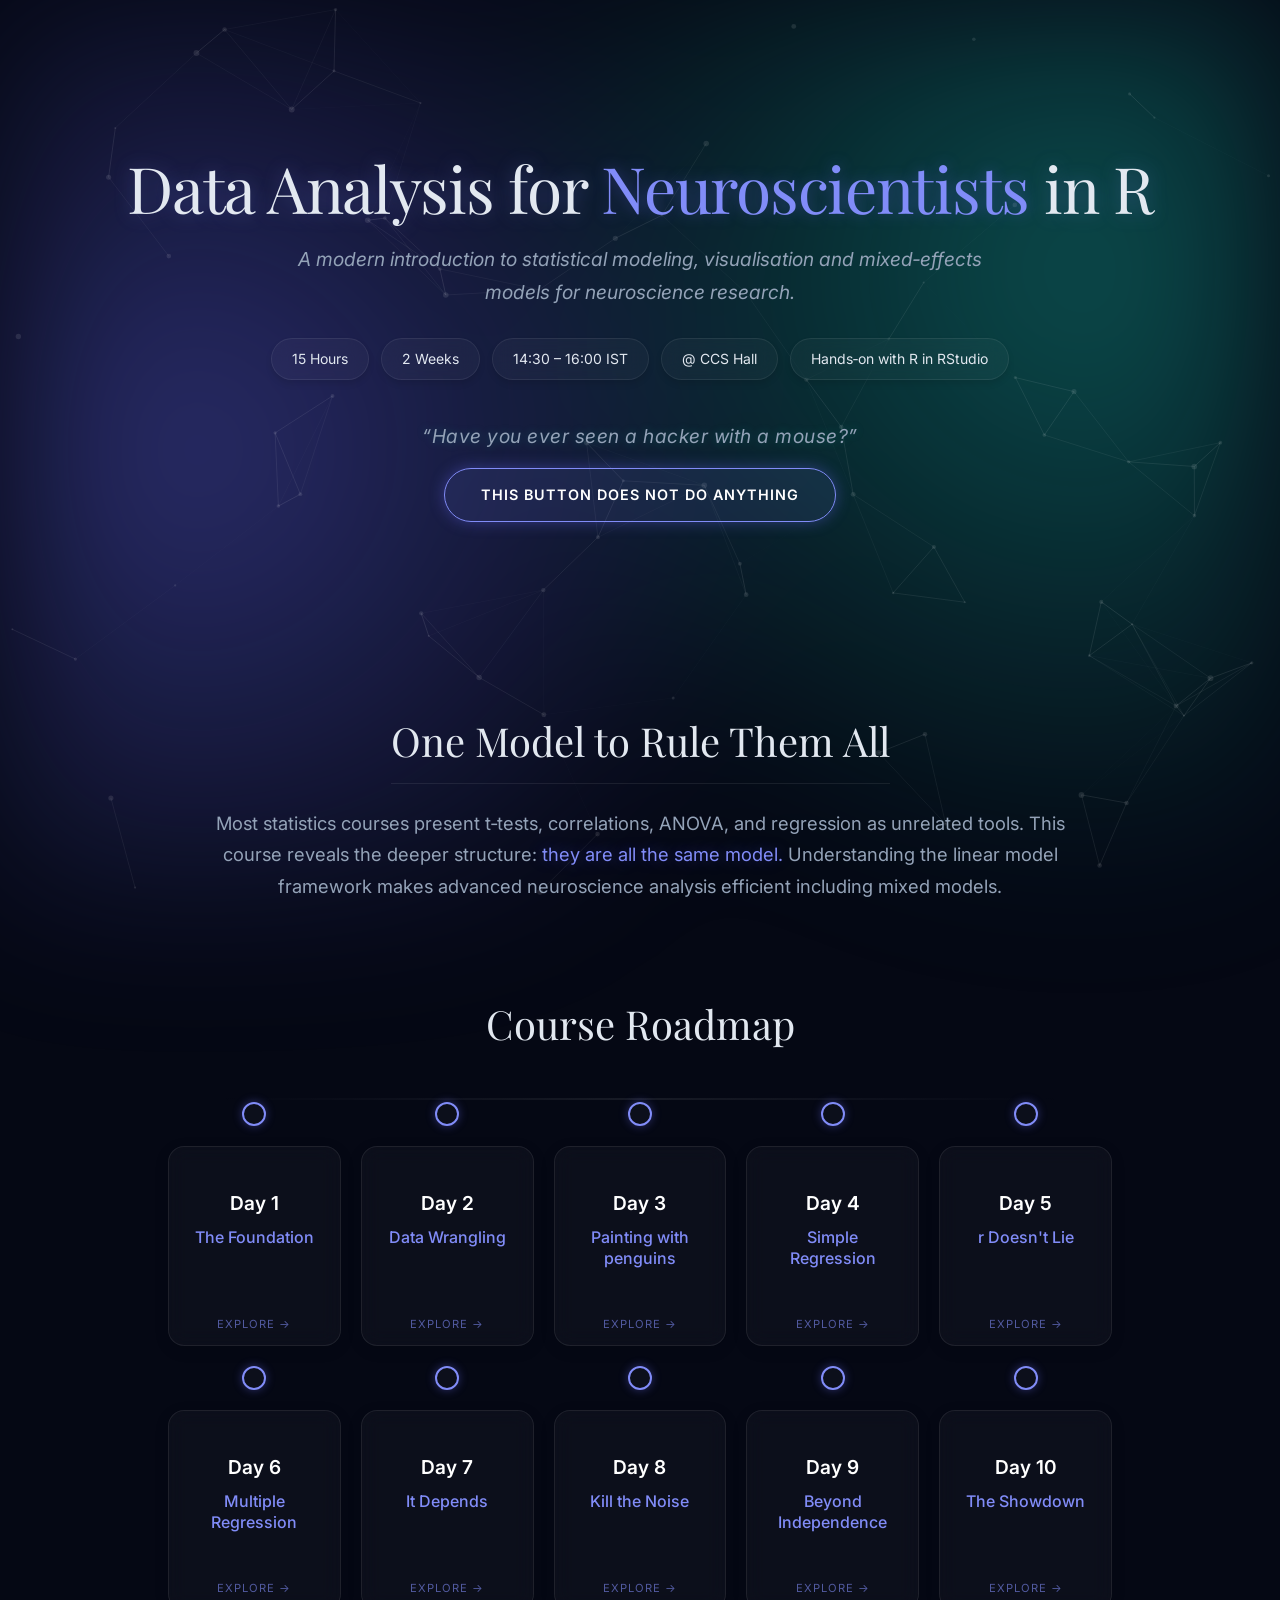
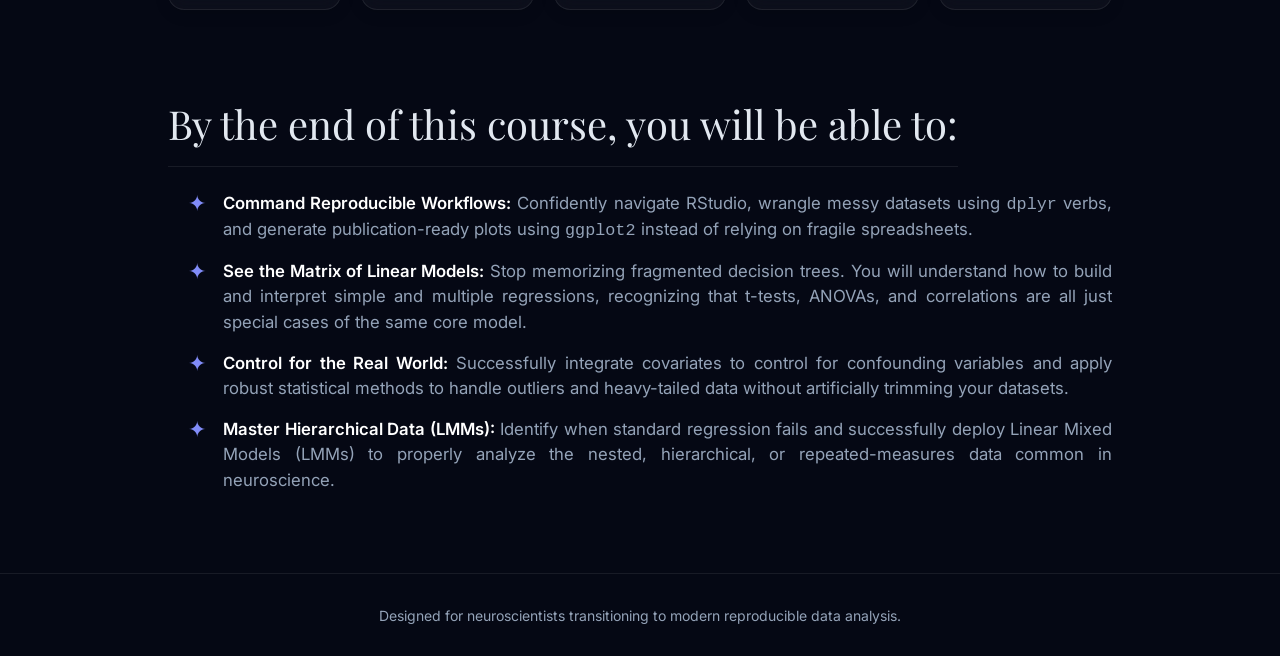
==== commit 3418be45: "Added per day folders" ====
--- a/index.html
+++ b/index.html
@@ -280,6 +280,7 @@
             height: 200px;
             margin-top: 20px;
             perspective: 1000px;
+            position: relative;
         }
 
         .flip-card-inner {
@@ -340,6 +341,56 @@
             padding-top: 2.5rem;
         }
 
+        /* Click-hint indicator — lives in .flip-card-container, above the flip */
+        .click-hint {
+            position: absolute;
+            bottom: 12px;
+            left: 50%;
+            transform: translateX(-50%);
+            z-index: 10;
+            font-size: 0.7rem;
+            color: rgba(129, 140, 248, 0.6);
+            letter-spacing: 1px;
+            text-transform: uppercase;
+            text-decoration: none;
+            display: flex;
+            align-items: center;
+            gap: 4px;
+            animation: hintPulse 2.5s ease-in-out infinite;
+            white-space: nowrap;
+            transition: color 0.3s;
+        }
+
+        .click-hint:hover {
+            color: rgba(129, 140, 248, 1);
+            animation: none;
+        }
+
+        .click-hint::after {
+            content: '→';
+            display: inline-block;
+            animation: hintSlide 2.5s ease-in-out infinite;
+        }
+
+        .click-hint:hover::after {
+            animation: none;
+        }
+
+        @keyframes hintPulse {
+            0%, 100% { opacity: 0.4; }
+            50%      { opacity: 0.9; }
+        }
+
+        @keyframes hintSlide {
+            0%, 100% { transform: translateX(0); }
+            50%      { transform: translateX(4px); }
+        }
+
+        .flip-card-front a {
+            color: inherit;
+            text-decoration: none;
+        }
+
         .flip-card-back {
             transform: rotateY(180deg);
             background: rgba(13, 17, 33, 0.98);
@@ -515,15 +566,16 @@
             research.</p>
 
         <div class="badges">
-            <span class="badge">10 Hours</span>
+            <span class="badge">15 Hours</span>
             <span class="badge">2 Weeks</span>
-            <span class="badge">16:30 – 17:30 IST</span>
+            <span class="badge">14:30 – 16:00 IST</span>
+            <span class="badge">@ CCS Hall</span>
             <span class="badge">Hands‑on with R in RStudio</span>
         </div>
 
         <div class="cta-container">
             <p class="matrix-quote">“Have you ever seen a hacker with a mouse?”</p>
-            <a href="https://forms.google.com/" target="_blank" class="register-btn">Register Here (n=20) </a>
+            <a href="" target="_blank" class="register-btn">This button does not do anything </a>
         </div>
     </div>
 
@@ -546,14 +598,17 @@
                     <div class="flip-card-container">
                         <div class="flip-card-inner">
                             <div class="flip-card-front">
-                                <h3>Day 1</h3>
-                                <h4>The Foundation</h4>
+                                <a href="Resources/D1/index.html">
+                                    <h3>Day 1</h3>
+                                    <h4>The Foundation</h4>
+                                </a>
                             </div>
                             <div class="flip-card-back">
                                 <p>Tour RStudio, install packages, and build a workflow that won't haunt you at 2 AM.
                                 </p>
                             </div>
                         </div>
+                        <a href="Resources/D1/index.html" class="click-hint" onclick="event.stopPropagation()">explore</a>
                     </div>
                 </div>
 
@@ -562,14 +617,17 @@
                     <div class="flip-card-container">
                         <div class="flip-card-inner">
                             <div class="flip-card-front">
-                                <h3>Day 2</h3>
-                                <h4>Data Wrangling</h4>
+                                <a href="Resources/D2/index.html">
+                                    <h3>Day 2</h3>
+                                    <h4>Data Wrangling</h4>
+                                </a>
                             </div>
                             <div class="flip-card-back">
                                 <p>Import, clean, and summarize data with dplyr. What Excel takes hours to do, you'll
                                     do in seconds.</p>
                             </div>
                         </div>
+                        <a href="Resources/D2/index.html" class="click-hint" onclick="event.stopPropagation()">explore</a>
                     </div>
                 </div>
 
@@ -578,14 +636,17 @@
                     <div class="flip-card-container">
                         <div class="flip-card-inner">
                             <div class="flip-card-front">
-                                <h3>Day 3</h3>
-                                <h4>Painting with penguins</h4>
+                                <a href="Resources/D3/index.html">
+                                    <h3>Day 3</h3>
+                                    <h4>Painting with penguins</h4>
+                                </a>
                             </div>
                             <div class="flip-card-back">
                                 <p>Build layered ggplot2 figures, embed stats, and combine plots. Make your data
                                     impossible to ignore.</p>
                             </div>
                         </div>
+                        <a href="Resources/D3/index.html" class="click-hint" onclick="event.stopPropagation()">explore</a>
                     </div>
                 </div>
 
@@ -594,14 +655,17 @@
                     <div class="flip-card-container">
                         <div class="flip-card-inner">
                             <div class="flip-card-front">
-                                <h3>Day 4</h3>
-                                <h4>Simple Regression</h4>
+                                <a href="Resources/D4/index.html">
+                                    <h3>Day 4</h3>
+                                    <h4>Simple Regression</h4>
+                                </a>
                             </div>
                             <div class="flip-card-back">
                                 <p>Dissect Y=β₀+β₁X+ε term by term and mean-center X so your intercept finally makes
                                     sense.</p>
                             </div>
                         </div>
+                        <a href="Resources/D4/index.html" class="click-hint" onclick="event.stopPropagation()">explore</a>
                     </div>
                 </div>
 
@@ -610,14 +674,17 @@
                     <div class="flip-card-container">
                         <div class="flip-card-inner">
                             <div class="flip-card-front">
-                                <h3>Day 5</h3>
-                                <h4>r Doesn't Lie</h4>
+                                <a href="Resources/D5/index.html">
+                                    <h3>Day 5</h3>
+                                    <h4>r Doesn't Lie</h4>
+                                </a>
                             </div>
                             <div class="flip-card-back">
                                 <p>Pearson vs. Spearman, z-scores, and the big reveal: scaling never changes the
                                     correlation.</p>
                             </div>
                         </div>
+                        <a href="Resources/D5/index.html" class="click-hint" onclick="event.stopPropagation()">explore</a>
                     </div>
                 </div>
 
@@ -626,14 +693,17 @@
                     <div class="flip-card-container">
                         <div class="flip-card-inner">
                             <div class="flip-card-front">
-                                <h3>Day 6</h3>
-                                <h4>Multiple Regression</h4>
+                                <a href="Resources/D6/index.html">
+                                    <h3>Day 6</h3>
+                                    <h4>Multiple Regression</h4>
+                                </a>
                             </div>
                             <div class="flip-card-back">
                                 <p>Mix continuous and categorical predictors to isolate each variable's unique signal.
                                 </p>
                             </div>
                         </div>
+                        <a href="Resources/D6/index.html" class="click-hint" onclick="event.stopPropagation()">explore</a>
                     </div>
                 </div>
 
@@ -642,14 +712,17 @@
                     <div class="flip-card-container">
                         <div class="flip-card-inner">
                             <div class="flip-card-front">
-                                <h3>Day 7</h3>
-                                <h4>It Depends</h4>
+                                <a href="Resources/D7/index.html">
+                                    <h3>Day 7</h3>
+                                    <h4>It Depends</h4>
+                                </a>
                             </div>
                             <div class="flip-card-back">
                                 <p>Formally test when the effect of A on Y changes with B. Spot moderation in the wild.
                                 </p>
                             </div>
                         </div>
+                        <a href="Resources/D7/index.html" class="click-hint" onclick="event.stopPropagation()">explore</a>
                     </div>
                 </div>
 
@@ -658,14 +731,17 @@
                     <div class="flip-card-container">
                         <div class="flip-card-inner">
                             <div class="flip-card-front">
-                                <h3>Day 8</h3>
-                                <h4>Kill the Noise</h4>
+                                <a href="Resources/D8/index.html">
+                                    <h3>Day 8</h3>
+                                    <h4>Kill the Noise</h4>
+                                </a>
                             </div>
                             <div class="flip-card-back">
                                 <p>Add covariates to control confounds, or regress them out and work with clean
                                     residuals.</p>
                             </div>
                         </div>
+                        <a href="Resources/D8/index.html" class="click-hint" onclick="event.stopPropagation()">explore</a>
                     </div>
                 </div>
 
@@ -674,14 +750,17 @@
                     <div class="flip-card-container">
                         <div class="flip-card-inner">
                             <div class="flip-card-front">
-                                <h3>Day 9</h3>
-                                <h4>Beyond Independence</h4>
+                                <a href="Resources/D9/index.html">
+                                    <h3>Day 9</h3>
+                                    <h4>Beyond Independence</h4>
+                                </a>
                             </div>
                             <div class="flip-card-back">
                                 <p>When trials nest inside subjects, classical regression lies. Meet fixed vs. random
                                     effects.</p>
                             </div>
                         </div>
+                        <a href="Resources/D9/index.html" class="click-hint" onclick="event.stopPropagation()">explore</a>
                     </div>
                 </div>
 
@@ -690,14 +769,17 @@
                     <div class="flip-card-container">
                         <div class="flip-card-inner">
                             <div class="flip-card-front">
-                                <h3>Day 10</h3>
-                                <h4>The Showdown</h4>
+                                <a href="Resources/D10/index.html">
+                                    <h3>Day 10</h3>
+                                    <h4>The Showdown</h4>
+                                </a>
                             </div>
                             <div class="flip-card-back">
                                 <p>Write lmer syntax and watch "significant" effects vanish when random structure is
                                     correctly specified.</p>
                             </div>
                         </div>
+                        <a href="Resources/D10/index.html" class="click-hint" onclick="event.stopPropagation()">explore</a>
                     </div>
                 </div>
 
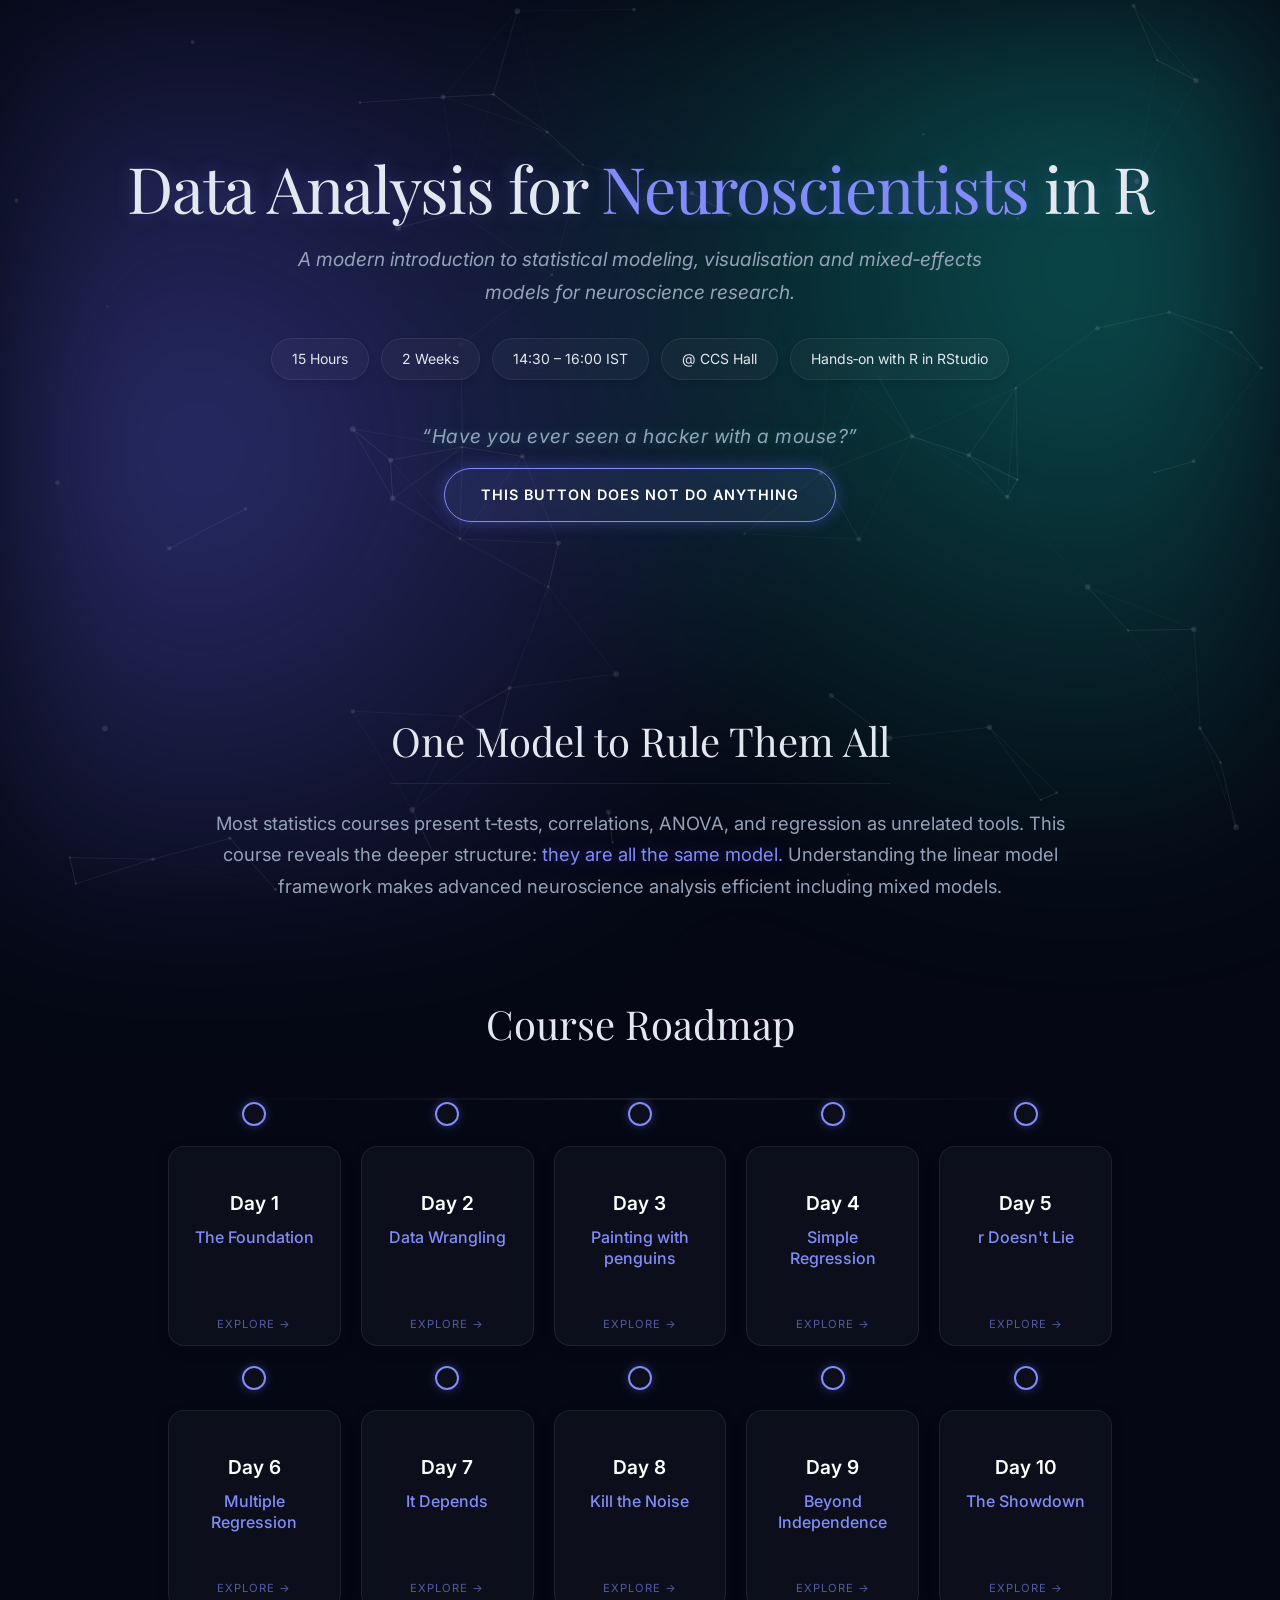
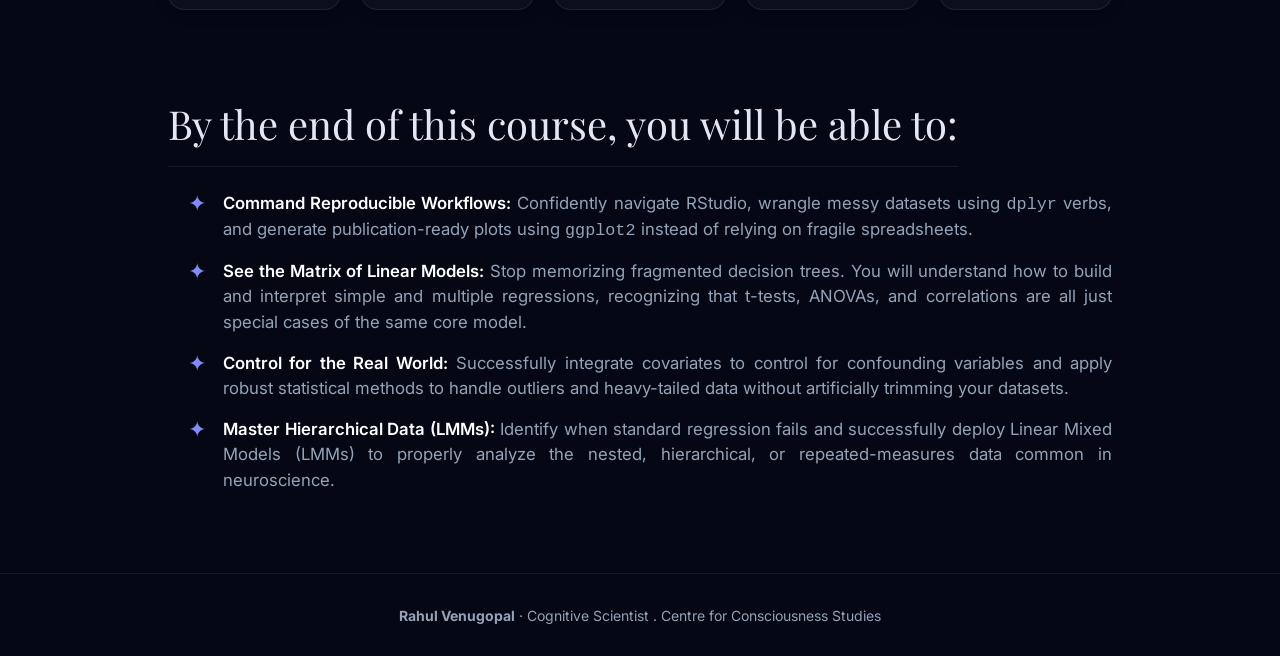
==== commit 65a89bbd: "Polished three days" ====
--- a/index.html
+++ b/index.html
@@ -377,13 +377,27 @@
         }
 
         @keyframes hintPulse {
-            0%, 100% { opacity: 0.4; }
-            50%      { opacity: 0.9; }
+
+            0%,
+            100% {
+                opacity: 0.4;
+            }
+
+            50% {
+                opacity: 0.9;
+            }
         }
 
         @keyframes hintSlide {
-            0%, 100% { transform: translateX(0); }
-            50%      { transform: translateX(4px); }
+
+            0%,
+            100% {
+                transform: translateX(0);
+            }
+
+            50% {
+                transform: translateX(4px);
+            }
         }
 
         .flip-card-front a {
@@ -608,7 +622,8 @@
                                 </p>
                             </div>
                         </div>
-                        <a href="Resources/D1/index.html" class="click-hint" onclick="event.stopPropagation()">explore</a>
+                        <a href="Resources/D1/index.html" class="click-hint"
+                            onclick="event.stopPropagation()">explore</a>
                     </div>
                 </div>
 
@@ -627,7 +642,8 @@
                                     do in seconds.</p>
                             </div>
                         </div>
-                        <a href="Resources/D2/index.html" class="click-hint" onclick="event.stopPropagation()">explore</a>
+                        <a href="Resources/D2/index.html" class="click-hint"
+                            onclick="event.stopPropagation()">explore</a>
                     </div>
                 </div>
 
@@ -646,7 +662,8 @@
                                     impossible to ignore.</p>
                             </div>
                         </div>
-                        <a href="Resources/D3/index.html" class="click-hint" onclick="event.stopPropagation()">explore</a>
+                        <a href="Resources/D3/index.html" class="click-hint"
+                            onclick="event.stopPropagation()">explore</a>
                     </div>
                 </div>
 
@@ -665,7 +682,8 @@
                                     sense.</p>
                             </div>
                         </div>
-                        <a href="Resources/D4/index.html" class="click-hint" onclick="event.stopPropagation()">explore</a>
+                        <a href="Resources/D4/index.html" class="click-hint"
+                            onclick="event.stopPropagation()">explore</a>
                     </div>
                 </div>
 
@@ -684,7 +702,8 @@
                                     correlation.</p>
                             </div>
                         </div>
-                        <a href="Resources/D5/index.html" class="click-hint" onclick="event.stopPropagation()">explore</a>
+                        <a href="Resources/D5/index.html" class="click-hint"
+                            onclick="event.stopPropagation()">explore</a>
                     </div>
                 </div>
 
@@ -703,7 +722,8 @@
                                 </p>
                             </div>
                         </div>
-                        <a href="Resources/D6/index.html" class="click-hint" onclick="event.stopPropagation()">explore</a>
+                        <a href="Resources/D6/index.html" class="click-hint"
+                            onclick="event.stopPropagation()">explore</a>
                     </div>
                 </div>
 
@@ -722,7 +742,8 @@
                                 </p>
                             </div>
                         </div>
-                        <a href="Resources/D7/index.html" class="click-hint" onclick="event.stopPropagation()">explore</a>
+                        <a href="Resources/D7/index.html" class="click-hint"
+                            onclick="event.stopPropagation()">explore</a>
                     </div>
                 </div>
 
@@ -741,7 +762,8 @@
                                     residuals.</p>
                             </div>
                         </div>
-                        <a href="Resources/D8/index.html" class="click-hint" onclick="event.stopPropagation()">explore</a>
+                        <a href="Resources/D8/index.html" class="click-hint"
+                            onclick="event.stopPropagation()">explore</a>
                     </div>
                 </div>
 
@@ -760,7 +782,8 @@
                                     effects.</p>
                             </div>
                         </div>
-                        <a href="Resources/D9/index.html" class="click-hint" onclick="event.stopPropagation()">explore</a>
+                        <a href="Resources/D9/index.html" class="click-hint"
+                            onclick="event.stopPropagation()">explore</a>
                     </div>
                 </div>
 
@@ -779,7 +802,8 @@
                                     correctly specified.</p>
                             </div>
                         </div>
-                        <a href="Resources/D10/index.html" class="click-hint" onclick="event.stopPropagation()">explore</a>
+                        <a href="Resources/D10/index.html" class="click-hint"
+                            onclick="event.stopPropagation()">explore</a>
                     </div>
                 </div>
 
@@ -806,7 +830,7 @@
     </section>
 
     <div class="footer">
-        Designed for neuroscientists transitioning to modern reproducible data analysis.
+        <strong>Rahul Venugopal</strong> · Cognitive Scientist . Centre for Consciousness Studies<br>
     </div>
 
     <script>
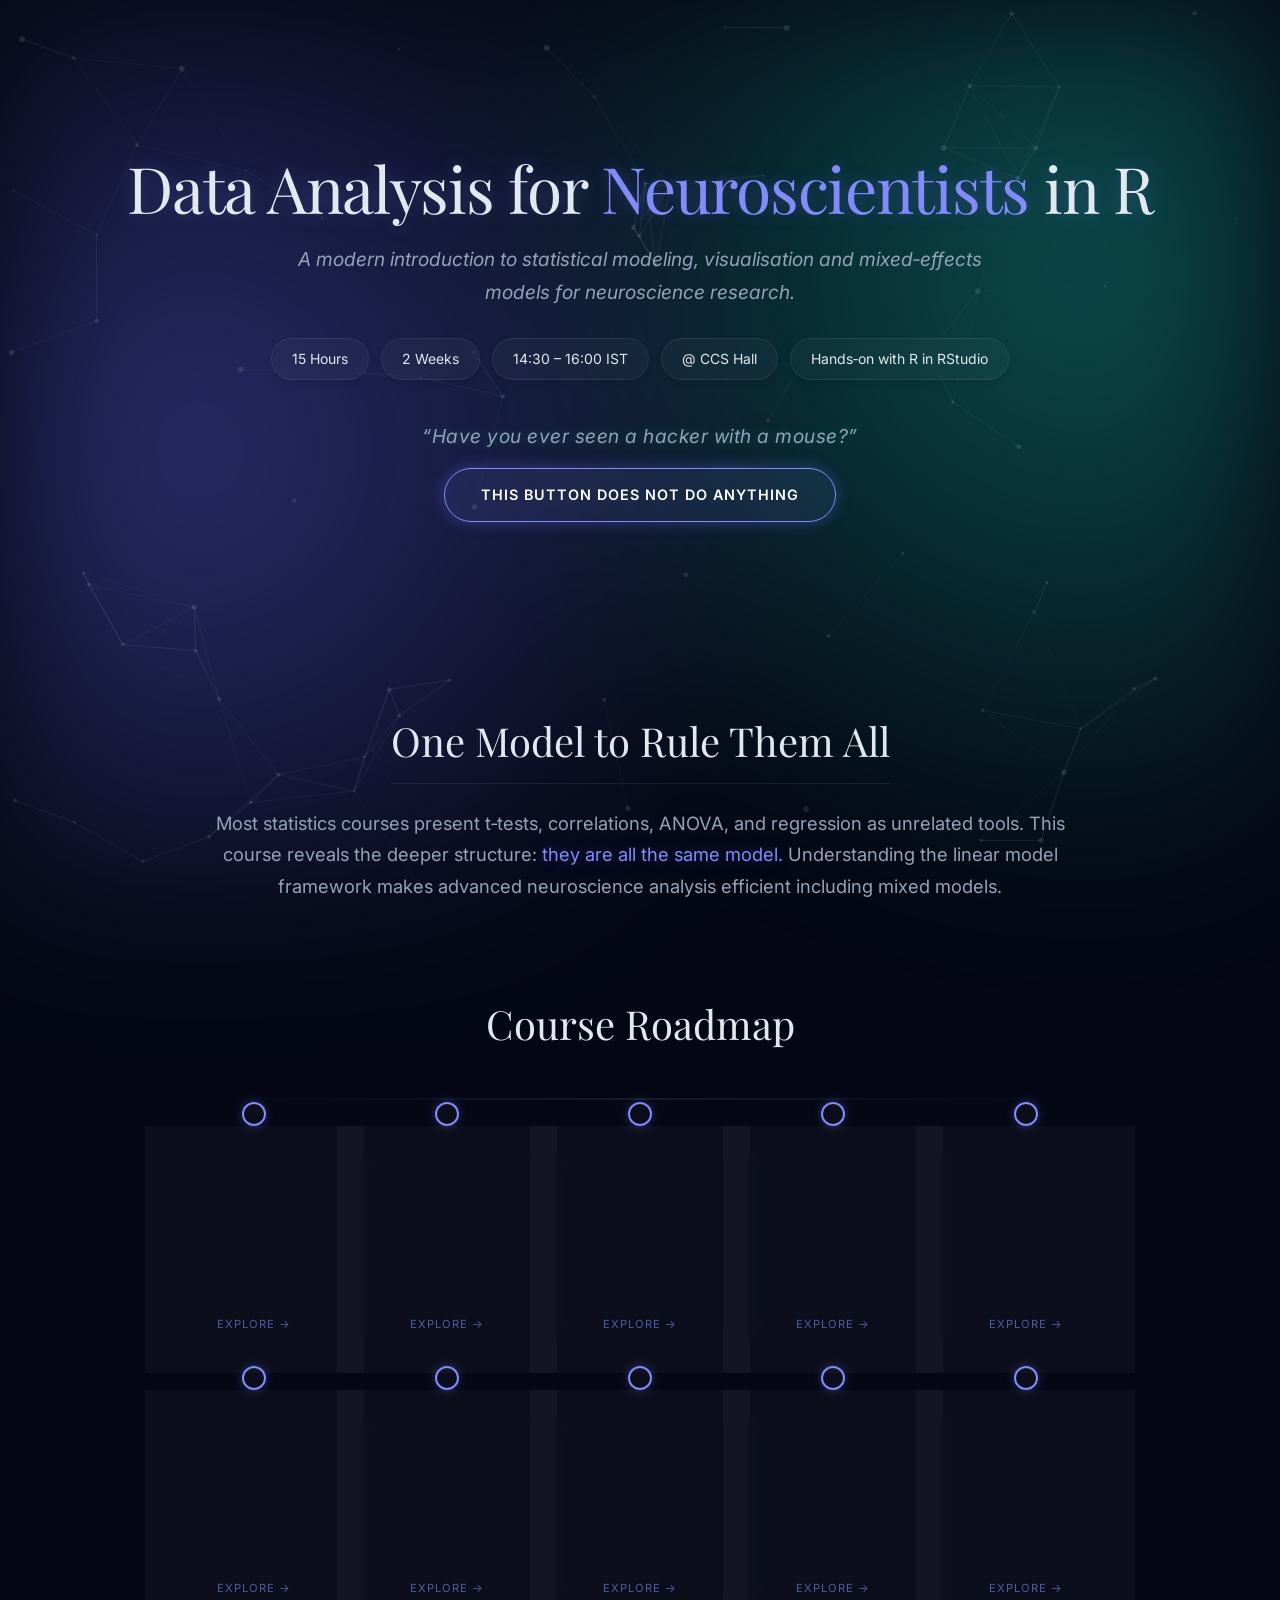
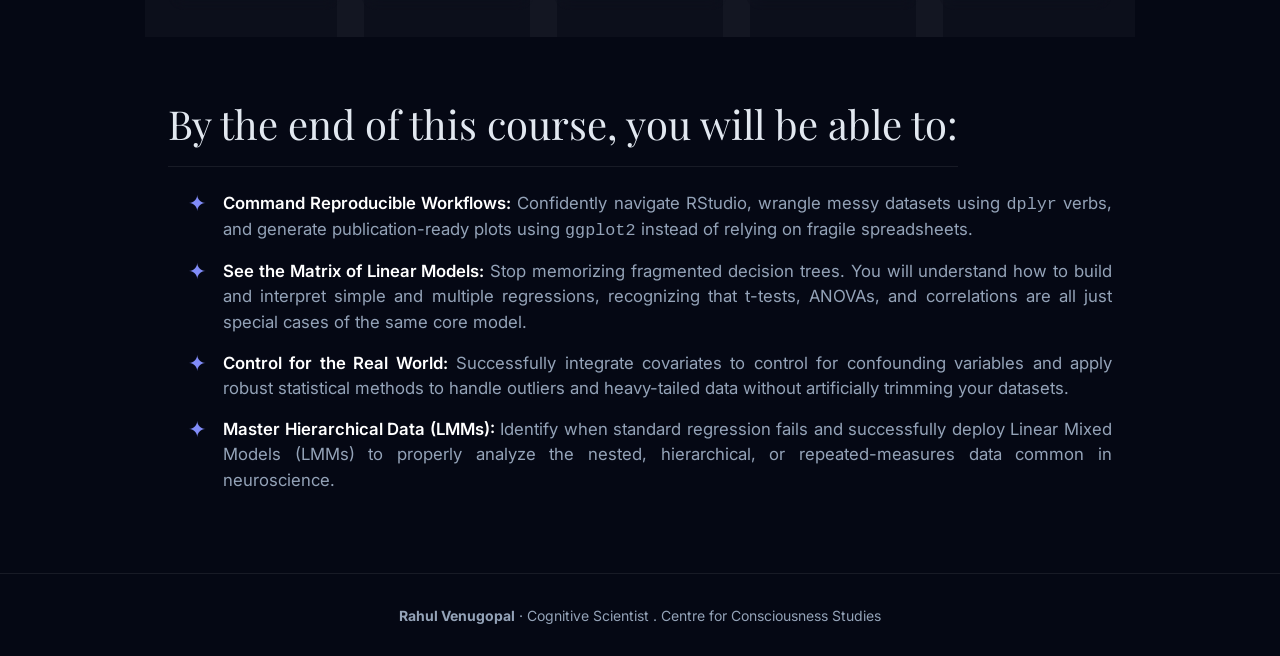
==== commit 8eb8e8dd: "add hyperlink to author name in footer and remove unused file" ====
--- a/index.html
+++ b/index.html
@@ -830,7 +830,7 @@
     </section>
 
     <div class="footer">
-        <strong>Rahul Venugopal</strong> · Cognitive Scientist . Centre for Consciousness Studies<br>
+        <strong><a href="https://rahulvenugopal.github.io/haveyoumetrahul/" style="color: inherit; text-decoration: none;">Rahul Venugopal</a></strong> · Cognitive Scientist . Centre for Consciousness Studies<br>
     </div>
 
     <script>
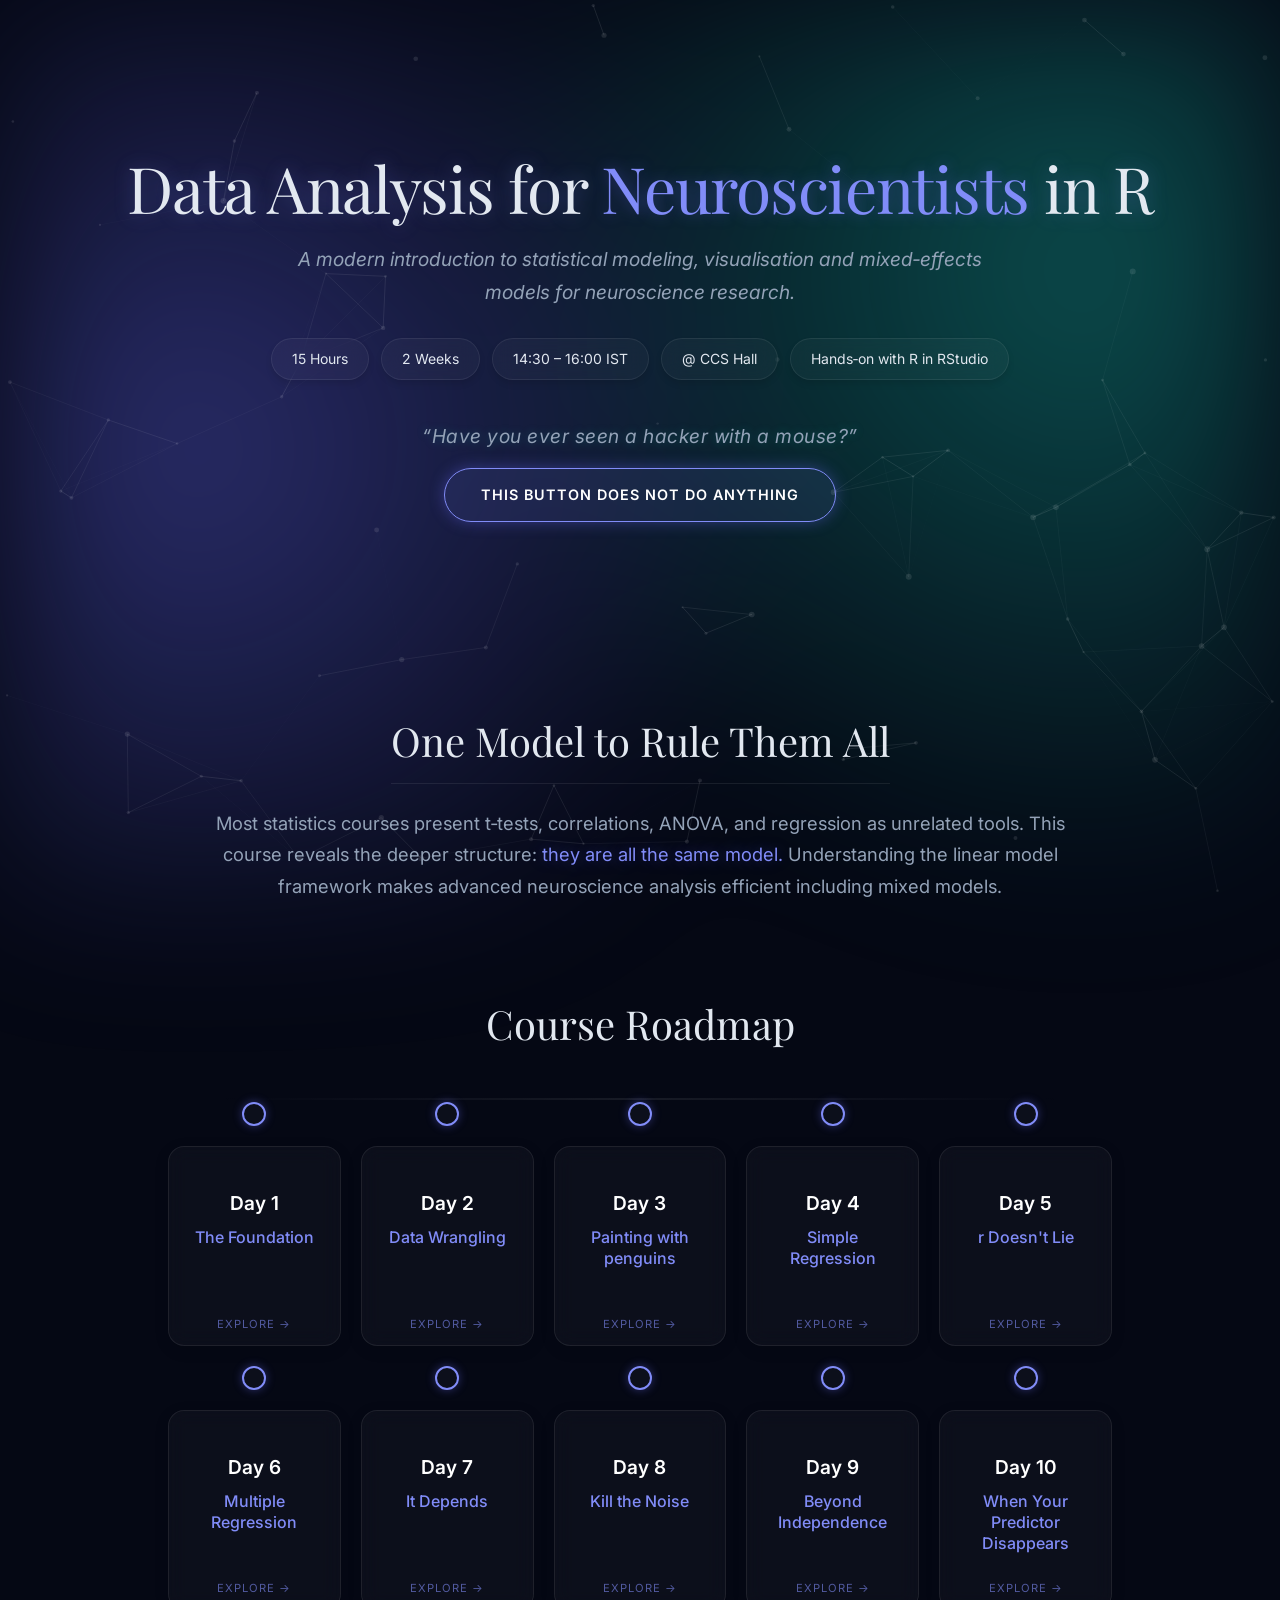
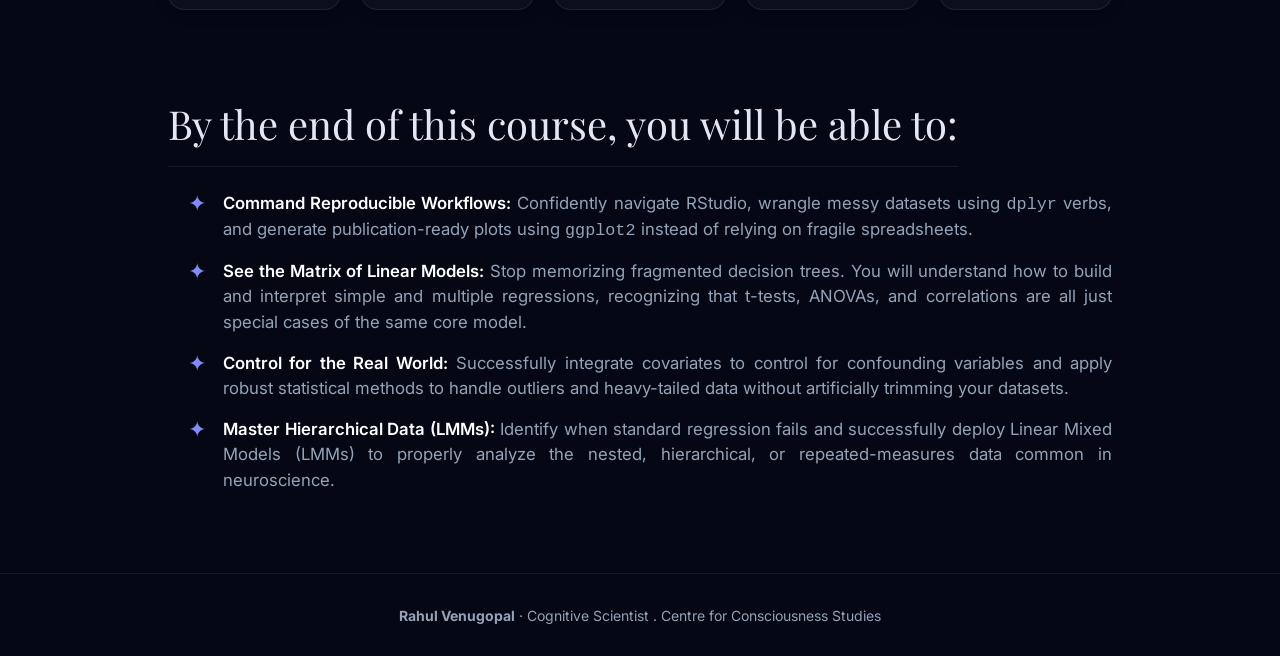
==== commit 7fb23216: "Added mediation models" ====
--- a/index.html
+++ b/index.html
@@ -794,12 +794,11 @@
                             <div class="flip-card-front">
                                 <a href="Resources/D10/index.html">
                                     <h3>Day 10</h3>
-                                    <h4>The Showdown</h4>
+                                    <h4>When Your Predictor Disappears</h4>
                                 </a>
                             </div>
                             <div class="flip-card-back">
-                                <p>Write lmer syntax and watch "significant" effects vanish when random structure is
-                                    correctly specified.</p>
+                                <p>Decompose causal pathways and understand when predictors disappear using mediation analysis.</p>
                             </div>
                         </div>
                         <a href="Resources/D10/index.html" class="click-hint"
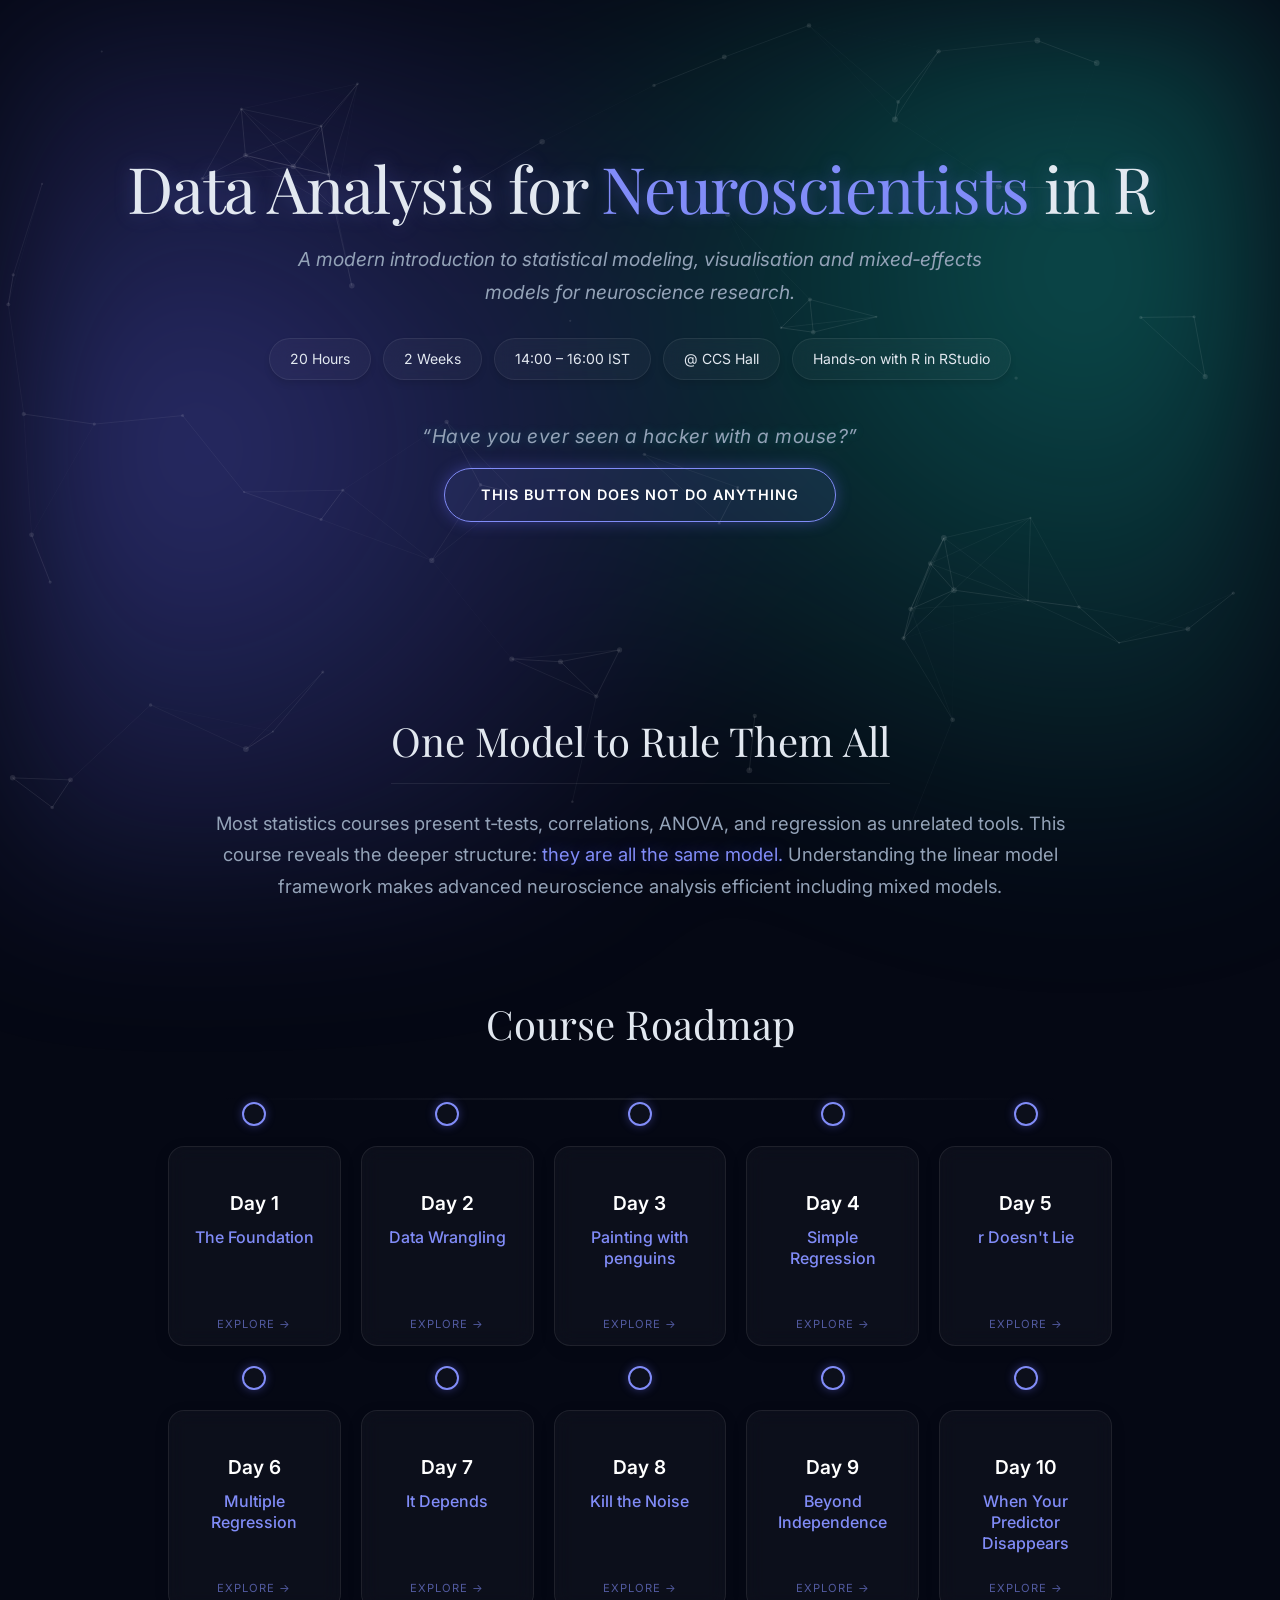
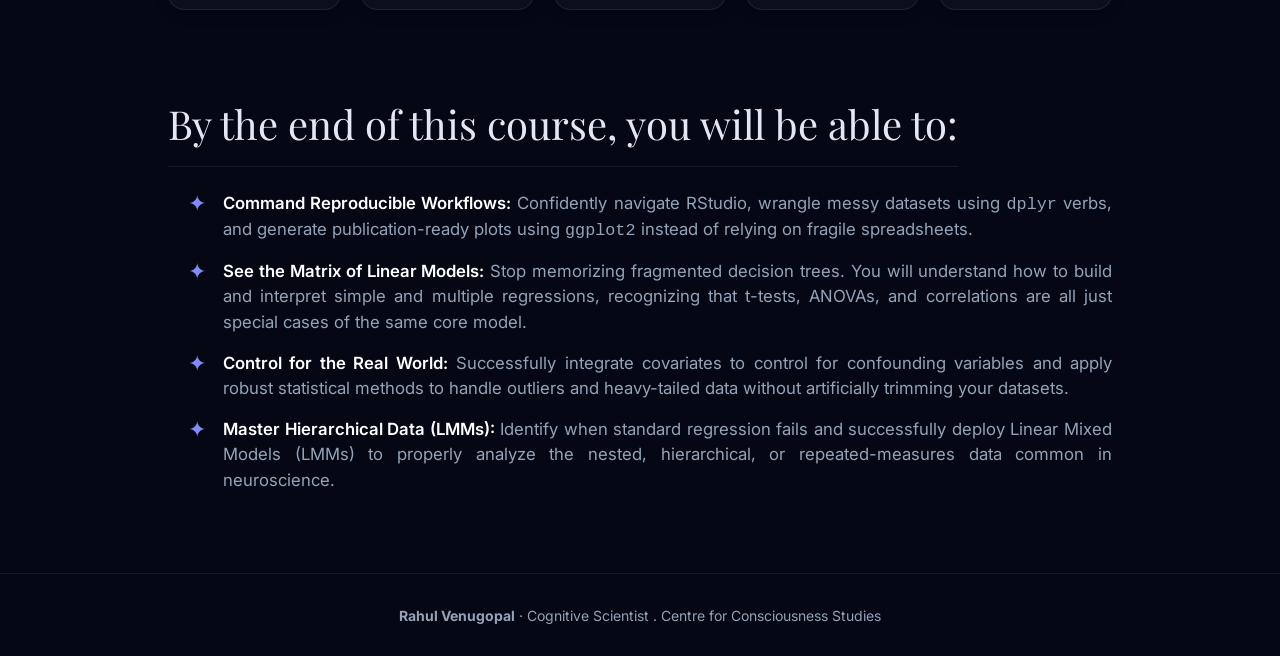
==== commit b76f5b3a: "Update index.html" ====
--- a/index.html
+++ b/index.html
@@ -580,9 +580,9 @@
             research.</p>
 
         <div class="badges">
-            <span class="badge">15 Hours</span>
+            <span class="badge">20 Hours</span>
             <span class="badge">2 Weeks</span>
-            <span class="badge">14:30 – 16:00 IST</span>
+            <span class="badge">14:00 – 16:00 IST</span>
             <span class="badge">@ CCS Hall</span>
             <span class="badge">Hands‑on with R in RStudio</span>
         </div>
